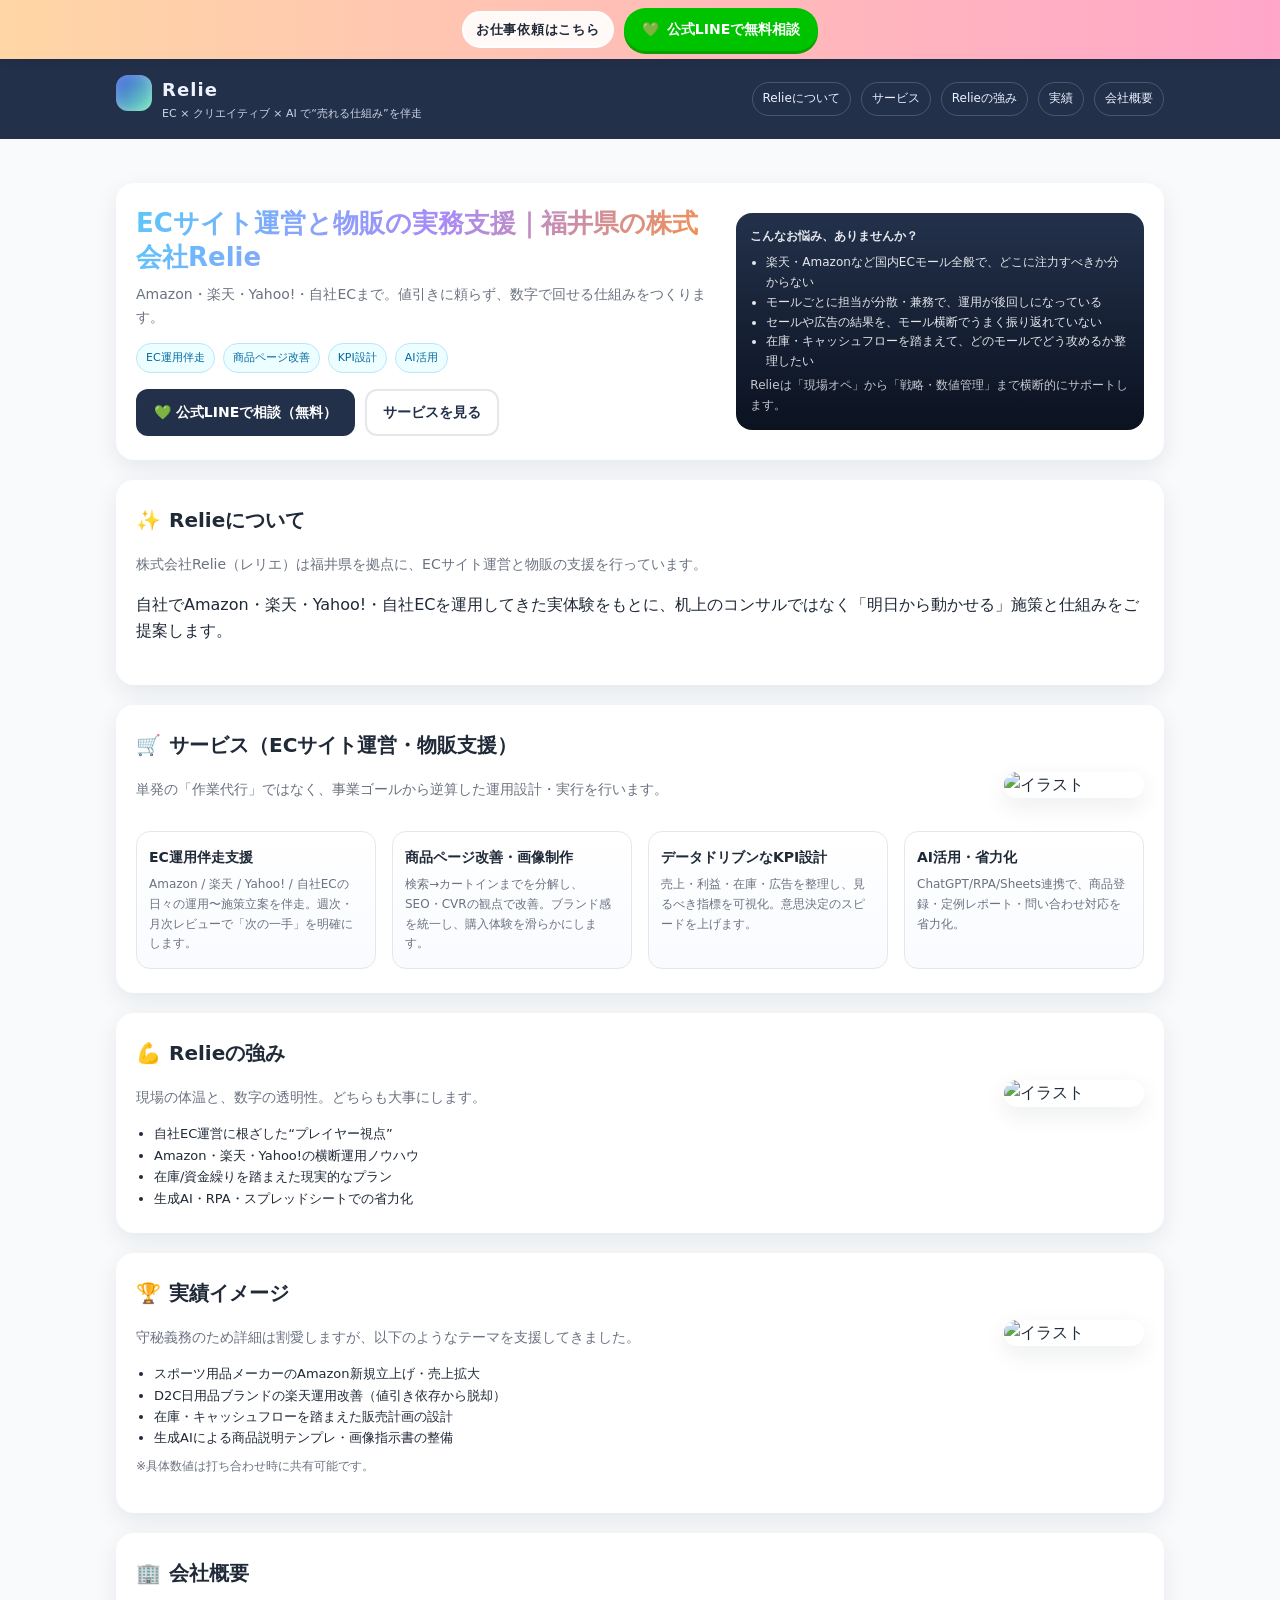
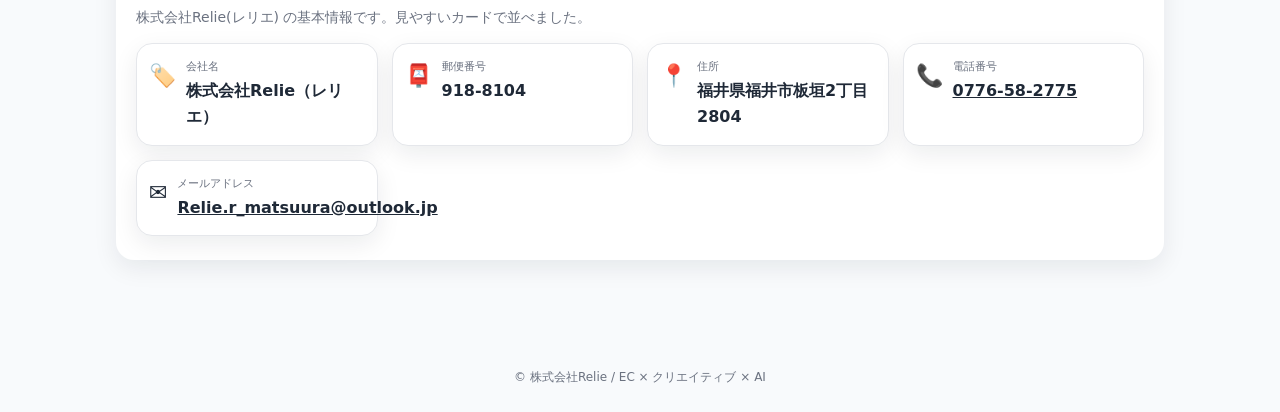
==== index.html @ 30a91459 "Update index.html" ====
<!doctype html>
<html lang="ja">
<head>
  <meta charset="UTF-8">
  <meta name="viewport" content="width=device-width,initial-scale=1">
  <title>株式会社Relie｜福井県のECサイト運営・物販支援（Amazon・楽天・Yahoo!）</title>
  <meta name="description" content="株式会社Relie（レリエ）は福井県を拠点にECサイト運営と物販の実務支援を提供。Amazon・楽天・Yahoo!・自社ECの運用、商品ページ改善、KPI設計、AI活用まで伴走します。">
  <link rel="canonical" href="https://relie20250425.github.io/-Relie-/">
<meta name="google-site-verification" content="385qrn_vScTNfcwd9">
  
  <!-- OGP / Twitter -->
  <meta property="og:type" content="website">
  <meta property="og:title" content="株式会社Relie｜福井県のECサイト運営・物販支援">
  <meta property="og:description" content="ECサイト運営と物販の実務に強いRelie。Amazon・楽天・Yahoo!・自社ECの運用からAI活用まで。">
  <meta property="og:url" content="https://relie20250425.github.io/-Relie-/">
  <!-- OGP imageを後で追加: <meta property="og:image" content="https://YOUR-DOMAIN/ogp.png"> -->
  <meta name="twitter:card" content="summary_large_image">

  <!-- Organization JSON-LD -->
  <script type="application/ld+json">
  {
    "@context": "https://schema.org",
    "@type": "Organization",
    "name": "株式会社Relie",
    "alternateName": "レリエ",
    "url": "https://relie20250425.github.io/-Relie-/",
    "logo": "https://relie20250425.github.io/-Relie-/logo.png",
    "email": "Relie.r_matsuura@outlook.jp",
    "telephone": "+81-776-58-2775",
    "address": {
      "@type": "PostalAddress",
      "postalCode": "918-8104",
      "addressRegion": "福井県",
      "addressLocality": "福井市",
      "streetAddress": "板垣2丁目2804"
    },
    "sameAs": ["https://lin.ee/bfh34aP"],
    "areaServed": "Japan",
    "description": "福井県を拠点にECサイト運営と物販の実務支援。Amazon・楽天・Yahoo!・自社ECの運用、商品ページ改善、KPI設計、AI活用まで伴走。"
  }
  </script>

  <!-- FAQ JSON-LD -->
  <script type="application/ld+json">
  {
   "@context": "https://schema.org",
   "@type": "FAQPage",
   "mainEntity": [{
     "@type": "Question",
     "name": "ECサイト運営の支援は何ができますか？",
     "acceptedAnswer": { "@type": "Answer",
       "text": "株式会社Relieは、ECサイト運営（Amazon・楽天・Yahoo!・自社EC）の実務代行と運用設計、商品ページ改善、KPI設計、AI活用による省力化まで伴走します。"
     }
   },{
     "@type": "Question",
     "name": "福井県からの相談や全国対応は可能ですか？",
     "acceptedAnswer": { "@type": "Answer",
       "text": "拠点は福井県福井市ですが、オンラインで全国対応が可能です。物販の運用やEC改善のご相談は公式LINEからお寄せください。"
     }
   },{
     "@type": "Question",
     "name": "物販の実務支援ではどの領域をサポートしますか？",
     "acceptedAnswer": { "@type": "Answer",
       "text": "在庫・価格・広告・ページ改善・レビュー対策など、物販の実務に直結する領域を横断的にサポートします。"
     }
   }]
  }
  </script>

  <style>
    :root{ --brand:#22304a; --brand-2:#3b5bdb; --accent:#6ee7b7; --accent-2:#ffd6a5; --bg:#f8fafc; --card:#fff; --ink:#1f2937; --muted:#6b7280; --line:#e5e7eb; --shadow:0 8px 24px rgba(17,23,41,.08); --radius:18px; }
    *{box-sizing:border-box}
    body{ margin:0; background:var(--bg); color:var(--ink); line-height:1.65; font-family: system-ui, -apple-system, BlinkMacSystemFont, "ヒラギノ角ゴ ProN", "游ゴシック", sans-serif; }
    a{color:inherit}
    .container{max-width:1080px; margin:0 auto; padding:24px 16px 64px}

    .line-banner{ position:sticky; top:0; z-index:50; background:linear-gradient(90deg,var(--accent-2),#ffa6c9); padding:8px 12px; box-shadow:0 2px 10px rgba(0,0,0,.12); }
    .line-banner__in{ display:flex; gap:10px; align-items:center; justify-content:center; max-width:1080px; margin:0 auto; }
    .chip{ background:rgba(255,255,255,.9); border:2px solid #fff; border-radius:999px; padding:6px 12px; font-weight:700; letter-spacing:.06em; font-size:13px; }
    .btn-line{ display:flex; gap:8px; align-items:center; justify-content:center; background:#00c300; color:#fff; border-radius:999px; padding:10px 18px; font-weight:800; box-shadow:0 3px 0 #0a9e00; text-decoration:none; font-size:14px; transition:transform .1s, box-shadow .1s, opacity .15s; }
    .btn-line:hover{ transform:translateY(1px); box-shadow:0 1px 0 #0a9e00; opacity:.95 }

    .site-header{ background:var(--brand); color:#eef2ff; }
    .site-header__in{ display:flex; align-items:center; justify-content:space-between; gap:16px; padding:16px 16px; }
    .logo{ display:flex; align-items:flex-start; gap:10px; }
    .logo-badge{ width:36px; height:36px; border-radius:12px; background:linear-gradient(135deg,var(--brand-2),var(--accent)); box-shadow:inset 0 0 12px rgba(255,255,255,.3); }
    .logo-title{ font-weight:800; letter-spacing:.06em; font-size:18px }
    .tagline{ font-size:11px; opacity:.85 }
    .nav{ display:flex; gap:10px; flex-wrap:wrap }
    .nav a{ text-decoration:none; color:#eef2ff; font-size:12px; border:1px solid rgba(255,255,255,.18); padding:6px 10px; border-radius:999px; }
    .nav a:hover{ background:rgba(255,255,255,.10) }

    section{ background:var(--card); border-radius:var(--radius); padding:24px 20px; margin:20px 0; box-shadow:var(--shadow); }
    h2{ margin:0 0 10px; font-size:20px; display:inline-flex; align-items:center; gap:8px; }
    h2 .icon{ font-size:20px }
    .lead{ color:var(--muted); margin:6px 0 14px; font-size:14px }

    .hero{ display:grid; grid-template-columns:minmax(0,2fr) minmax(0,1.4fr); gap:18px; align-items:center }
    .title{ font-size:26px; margin:0 0 8px; line-height:1.3; background:linear-gradient(120deg,#5ac8fa,#a78bfa,#fb923c); -webkit-background-clip:text; color:transparent; font-weight:900; }
    .badges{ display:flex; flex-wrap:wrap; gap:8px; margin:12px 0 16px }
    .badge{ font-size:11px; padding:5px 9px; border-radius:999px; background:#ecfeff; color:#0369a1; border:1px solid #bae6fd }
    .cta{ display:flex; gap:10px; flex-wrap:wrap }
    .btn{ text-decoration:none; padding:10px 16px; border-radius:12px; font-weight:700; font-size:14px; border:2px solid transparent; }
    .btn-primary{ background:#22304a; color:#fff }
    .btn-primary:hover{ opacity:.92 }
    .btn-ghost{ background:#fff; color:#22304a; border-color:#e5e7eb }

    .note{ border-radius:16px; padding:14px; background:linear-gradient(180deg,#23314b,#0b1220); color:#e5e7eb; font-size:12px; }
    .note-title{ font-weight:700; margin-bottom:6px }

    .with-illust{ display:flex; gap:16px; align-items:flex-start }
    .with-illust .text{ flex:1 }
    .with-illust .illust img{ width:140px; max-width:35vw; border-radius:16px; display:block; margin:0 auto; box-shadow:var(--shadow); }

    .grid{ display:grid; grid-template-columns:repeat(auto-fit,minmax(230px,1fr)); gap:16px; margin-top:16px }
    .card{ background:linear-gradient(180deg,#ffffff,#f9fbff); border:1px solid #e5e7eb; border-radius:14px; padding:14px 12px }
    .card h3{ margin:0 0 6px; font-size:14px }
    .card p{ margin:0; font-size:12px; color:#6b7280 }

    .kv-cards{ display:grid; grid-template-columns:repeat(auto-fit,minmax(240px,1fr)); gap:14px; margin-top:10px; }
    .kv{ background:#fff; border:1px solid #e5e7eb; border-radius:16px; padding:14px 12px; box-shadow:var(--shadow); display:flex; gap:10px }
    .kv .emoji{ font-size:22px }
    .kv .meta{ font-size:11px; color:#6b7280; margin:0 }
    .kv .value{ margin:2px 0 0; font-weight:700 }

    footer{ text-align:center; color:#6b7280; font-size:12px; padding:24px 10px }
    @media (max-width:860px){ .hero{ grid-template-columns:minmax(0,1fr) } .with-illust{ flex-direction:column-reverse } }
  </style>
</head>
<body>

  <div class="line-banner">
    <div class="line-banner__in">
      <div class="chip">お仕事依頼はこちら</div>
      <a class="btn-line" href="https://lin.ee/bfh34aP" target="_blank" aria-label="公式LINEで無料相談">
        <span>💚</span><span>公式LINEで無料相談</span>
      </a>
    </div>
  </div>

  <header class="site-header">
    <div class="container site-header__in">
      <div class="logo">
        <div class="logo-badge" aria-hidden="true"></div>
        <div>
          <div class="logo-title">Relie</div>
          <div class="tagline">EC × クリエイティブ × AI で“売れる仕組み”を伴走</div>
        </div>
      </div>
      <nav class="nav" aria-label="サイトナビ">
        <a href="#about">Relieについて</a>
        <a href="#services">サービス</a>
        <a href="#strength">Relieの強み</a>
        <a href="#works">実績</a>
        <a href="#company">会社概要</a>
      </nav>
    </div>
  </header>

  <main class="container">
    <!-- H1 をSEO寄りに変更 -->
    <section>
      <div class="hero">
        <div>
          <h1 class="title">ECサイト運営と物販の実務支援｜福井県の株式会社Relie</h1>
          <p class="lead">Amazon・楽天・Yahoo!・自社ECまで。値引きに頼らず、数字で回せる仕組みをつくります。</p>
          <div class="badges">
            <span class="badge">EC運用伴走</span>
            <span class="badge">商品ページ改善</span>
            <span class="badge">KPI設計</span>
            <span class="badge">AI活用</span>
          </div>
          <div class="cta">
            <a class="btn btn-primary" href="https://lin.ee/bfh34aP" target="_blank">💚 公式LINEで相談（無料）</a>
            <a class="btn btn-ghost" href="#services">サービスを見る</a>
          </div>
        </div>

        <div class="note">
          <div class="note-title">こんなお悩み、ありませんか？</div>
          <ul style="margin:0 0 4px 16px; padding:0; font-size:12px">
            <li>楽天・Amazonなど国内ECモール全般で、どこに注力すべきか分からない</li>
            <li>モールごとに担当が分散・兼務で、運用が後回しになっている</li>
            <li>セールや広告の結果を、モール横断でうまく振り返れていない</li>
            <li>在庫・キャッシュフローを踏まえて、どのモールでどう攻めるか整理したい</li>
          </ul>
          <div style="opacity:.85">Relieは「現場オペ」から「戦略・数値管理」まで横断的にサポートします。</div>
        </div>
      </div>
    </section>

    <section id="about">
      <h2><span class="icon">✨</span>Relieについて</h2>
      <div class="with-illust">
        <div class="text">
          <p class="lead">株式会社Relie（レリエ）は福井県を拠点に、ECサイト運営と物販の支援を行っています。</p>
          <p>自社でAmazon・楽天・Yahoo!・自社ECを運用してきた実体験をもとに、机上のコンサルではなく「明日から動かせる」施策と仕組みをご提案します。</p>
        </div>
        <div class="illust" aria-hidden="true" style="display:none"></div>
      </div>
    </section>

    <section id="services">
      <h2><span class="icon">🛒</span>サービス（ECサイト運営・物販支援）</h2>
      <div class="with-illust">
        <div class="text">
          <p class="lead">単発の「作業代行」ではなく、事業ゴールから逆算した運用設計・実行を行います。</p>
        </div>
        <div class="illust">
          <img src="images/services_illust.png" alt="イラスト">
        </div>
      </div>
      <div class="grid">
        <div class="card"><h3>EC運用伴走支援</h3><p>Amazon / 楽天 / Yahoo! / 自社ECの日々の運用〜施策立案を伴走。週次・月次レビューで「次の一手」を明確にします。</p></div>
        <div class="card"><h3>商品ページ改善・画像制作</h3><p>検索→カートインまでを分解し、SEO・CVRの観点で改善。ブランド感を統一し、購入体験を滑らかにします。</p></div>
        <div class="card"><h3>データドリブンなKPI設計</h3><p>売上・利益・在庫・広告を整理し、見るべき指標を可視化。意思決定のスピードを上げます。</p></div>
        <div class="card"><h3>AI活用・省力化</h3><p>ChatGPT/RPA/Sheets連携で、商品登録・定例レポート・問い合わせ対応を省力化。</p></div>
      </div>
    </section>

    <section id="strength">
      <h2><span class="icon">💪</span>Relieの強み</h2>
      <div class="with-illust">
        <div class="text">
          <p class="lead">現場の体温と、数字の透明性。どちらも大事にします。</p>
          <ul style="margin:0 0 0 18px; padding:0; font-size:13px">
            <li>自社EC運営に根ざした“プレイヤー視点”</li>
            <li>Amazon・楽天・Yahoo!の横断運用ノウハウ</li>
            <li>在庫/資金繰りを踏まえた現実的なプラン</li>
            <li>生成AI・RPA・スプレッドシートでの省力化</li>
          </ul>
        </div>
        <div class="illust">
          <img src="images/strength_illust.png" alt="イラスト">
        </div>
      </div>
    </section>

    <section id="works">
      <h2><span class="icon">🏆</span>実績イメージ</h2>
      <div class="with-illust">
        <div class="text">
          <p class="lead">守秘義務のため詳細は割愛しますが、以下のようなテーマを支援してきました。</p>
          <ul style="margin:0 0 0 18px; padding:0; font-size:13px">
            <li>スポーツ用品メーカーのAmazon新規立上げ・売上拡大</li>
            <li>D2C日用品ブランドの楽天運用改善（値引き依存から脱却）</li>
            <li>在庫・キャッシュフローを踏まえた販売計画の設計</li>
            <li>生成AIによる商品説明テンプレ・画像指示書の整備</li>
          </ul>
          <p style="font-size:12px; color:#6b7280; margin-top:8px">※具体数値は打ち合わせ時に共有可能です。</p>
        </div>
        <div class="illust">
          <img src="images/works_illust.png" alt="イラスト">
        </div>
      </div>
    </section>

    <section id="company">
      <h2><span class="icon">🏢</span>会社概要</h2>
      <p class="lead">株式会社Relie(レリエ) の基本情報です。見やすいカードで並べました。</p>
      <div class="kv-cards">
        <div class="kv"><div class="emoji">🏷️</div><div><p class="meta">会社名</p><div class="value">株式会社Relie（レリエ）</div></div></div>
        <div class="kv"><div class="emoji">📮</div><div><p class="meta">郵便番号</p><div class="value">918-8104</div></div></div>
        <div class="kv"><div class="emoji">📍</div><div><p class="meta">住所</p><div class="value">福井県福井市板垣2丁目2804</div></div></div>
        <div class="kv"><div class="emoji">📞</div><div><p class="meta">電話番号</p><div class="value"><a href="tel:0776-58-2775">0776-58-2775</a></div></div></div>
        <div class="kv"><div class="emoji">✉️</div><div><p class="meta">メールアドレス</p><div class="value"><a href="mailto:Relie.r_matsuura@outlook.jp">Relie.r_matsuura@outlook.jp</a></div></div></div>
      </div>
    </section>
  </main>

  <footer>© 株式会社Relie / EC × クリエイティブ × AI</footer>
</body>
</html>
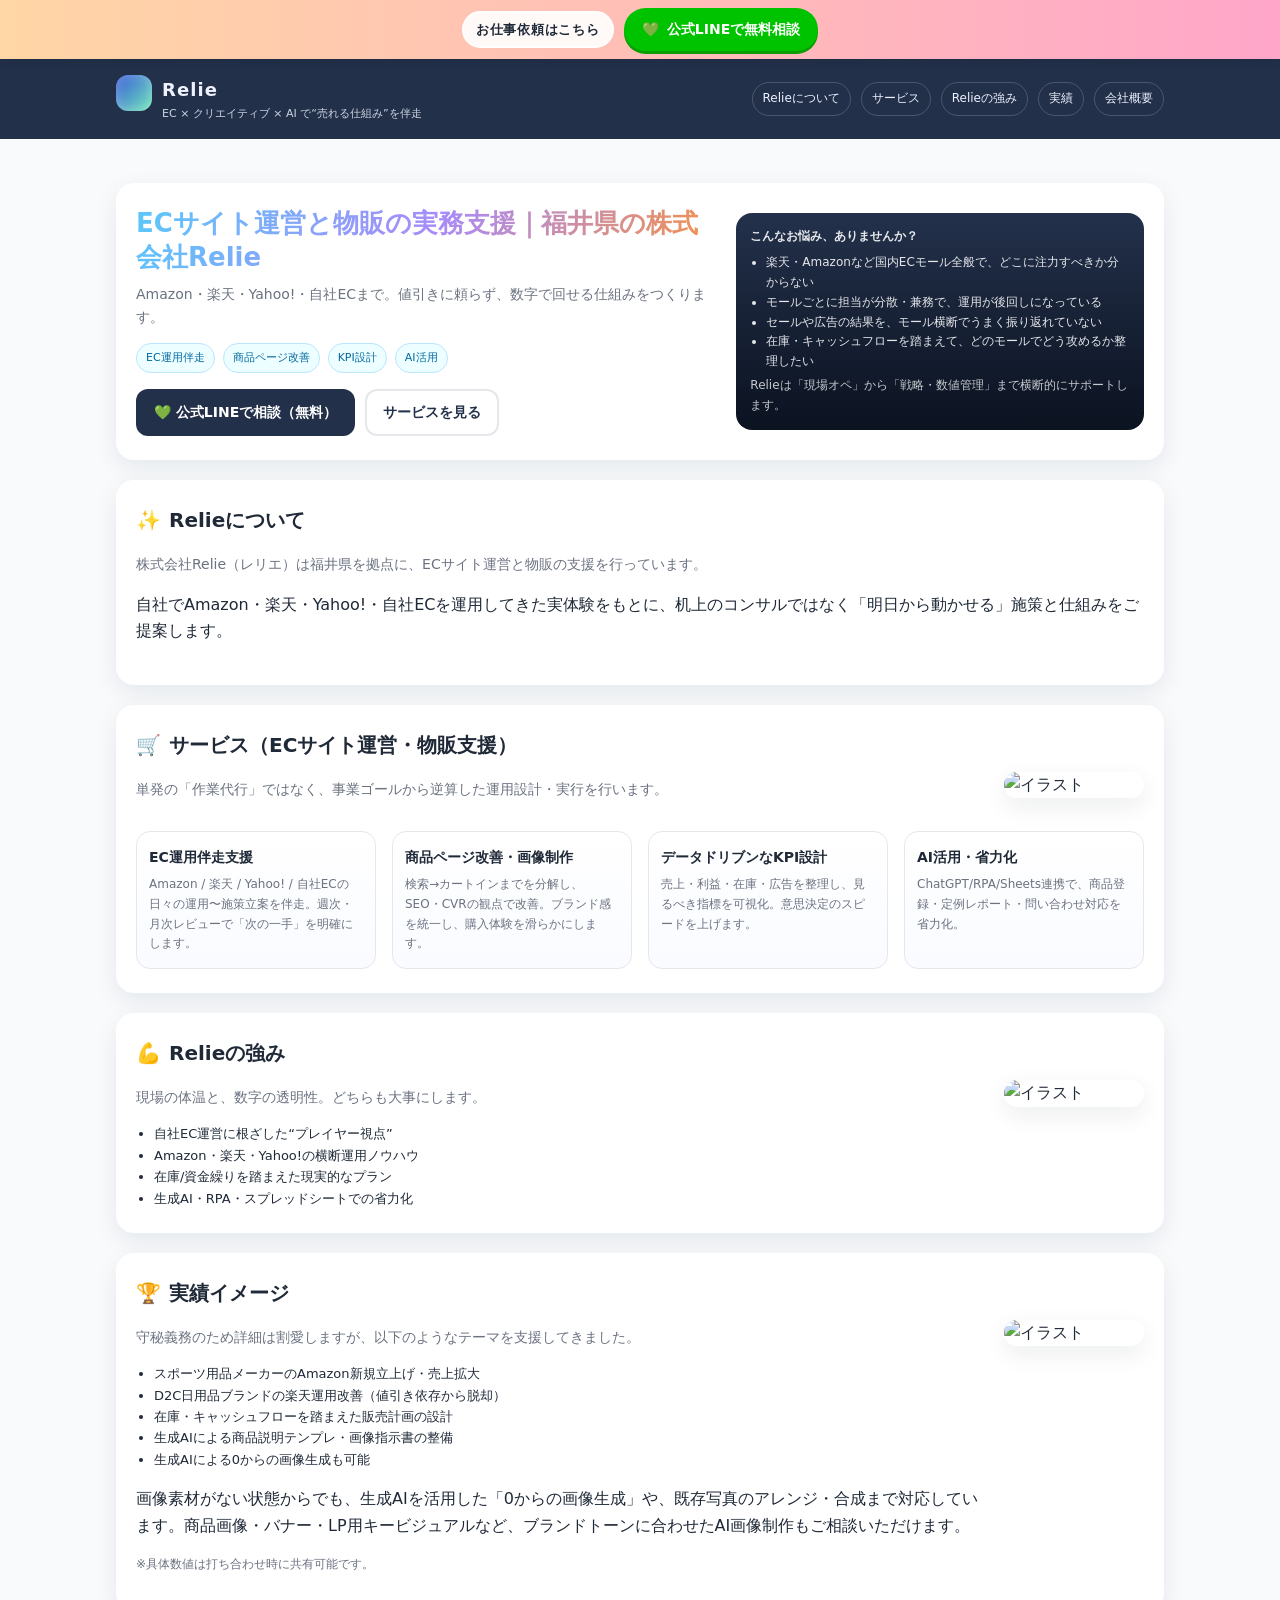
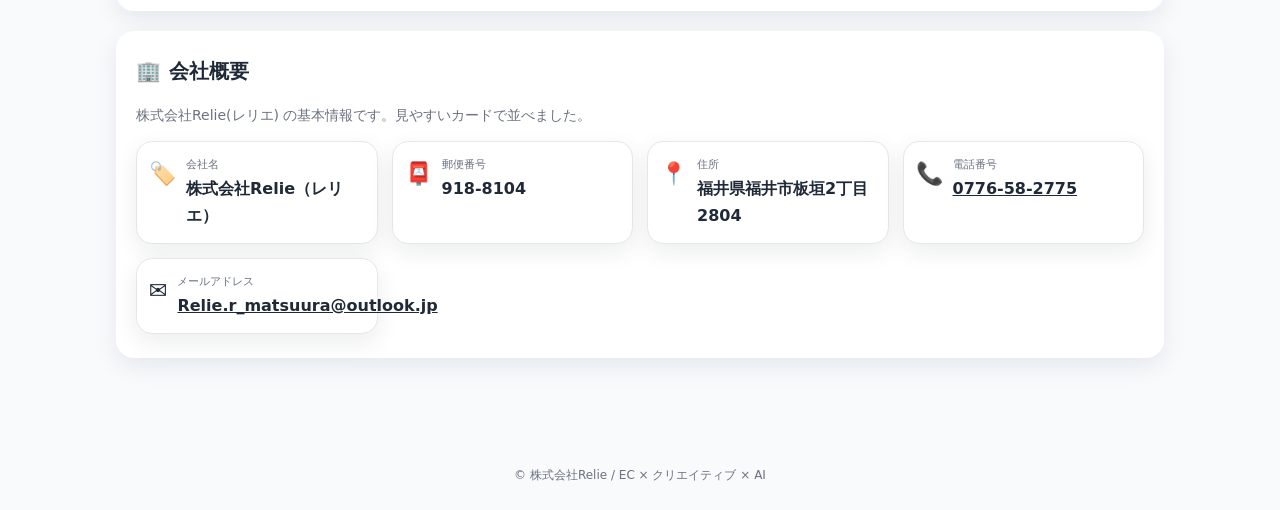
==== commit e44ca085: "Update index.html" ====
--- a/index.html
+++ b/index.html
@@ -6,7 +6,7 @@
   <title>株式会社Relie｜福井県のECサイト運営・物販支援（Amazon・楽天・Yahoo!）</title>
   <meta name="description" content="株式会社Relie（レリエ）は福井県を拠点にECサイト運営と物販の実務支援を提供。Amazon・楽天・Yahoo!・自社ECの運用、商品ページ改善、KPI設計、AI活用まで伴走します。">
   <link rel="canonical" href="https://relie20250425.github.io/-Relie-/">
-<meta name="google-site-verification" content="385qrn_vScTNfcwd9">
+<meta name="google-site-verification" content="385qrn_vScTNfcwd9Vm9ZfI2tQE6gQtMFJ681Z-XNFc" />
   
   <!-- OGP / Twitter -->
   <meta property="og:type" content="website">
@@ -246,7 +246,11 @@
             <li>D2C日用品ブランドの楽天運用改善（値引き依存から脱却）</li>
             <li>在庫・キャッシュフローを踏まえた販売計画の設計</li>
             <li>生成AIによる商品説明テンプレ・画像指示書の整備</li>
+            <li>生成AIによる0からの画像生成も可能</li>
           </ul>
+          <p>
+  画像素材がない状態からでも、生成AIを活用した「0からの画像生成」や、既存写真のアレンジ・合成まで対応しています。商品画像・バナー・LP用キービジュアルなど、ブランドトーンに合わせたAI画像制作もご相談いただけます。
+</p>
           <p style="font-size:12px; color:#6b7280; margin-top:8px">※具体数値は打ち合わせ時に共有可能です。</p>
         </div>
         <div class="illust">
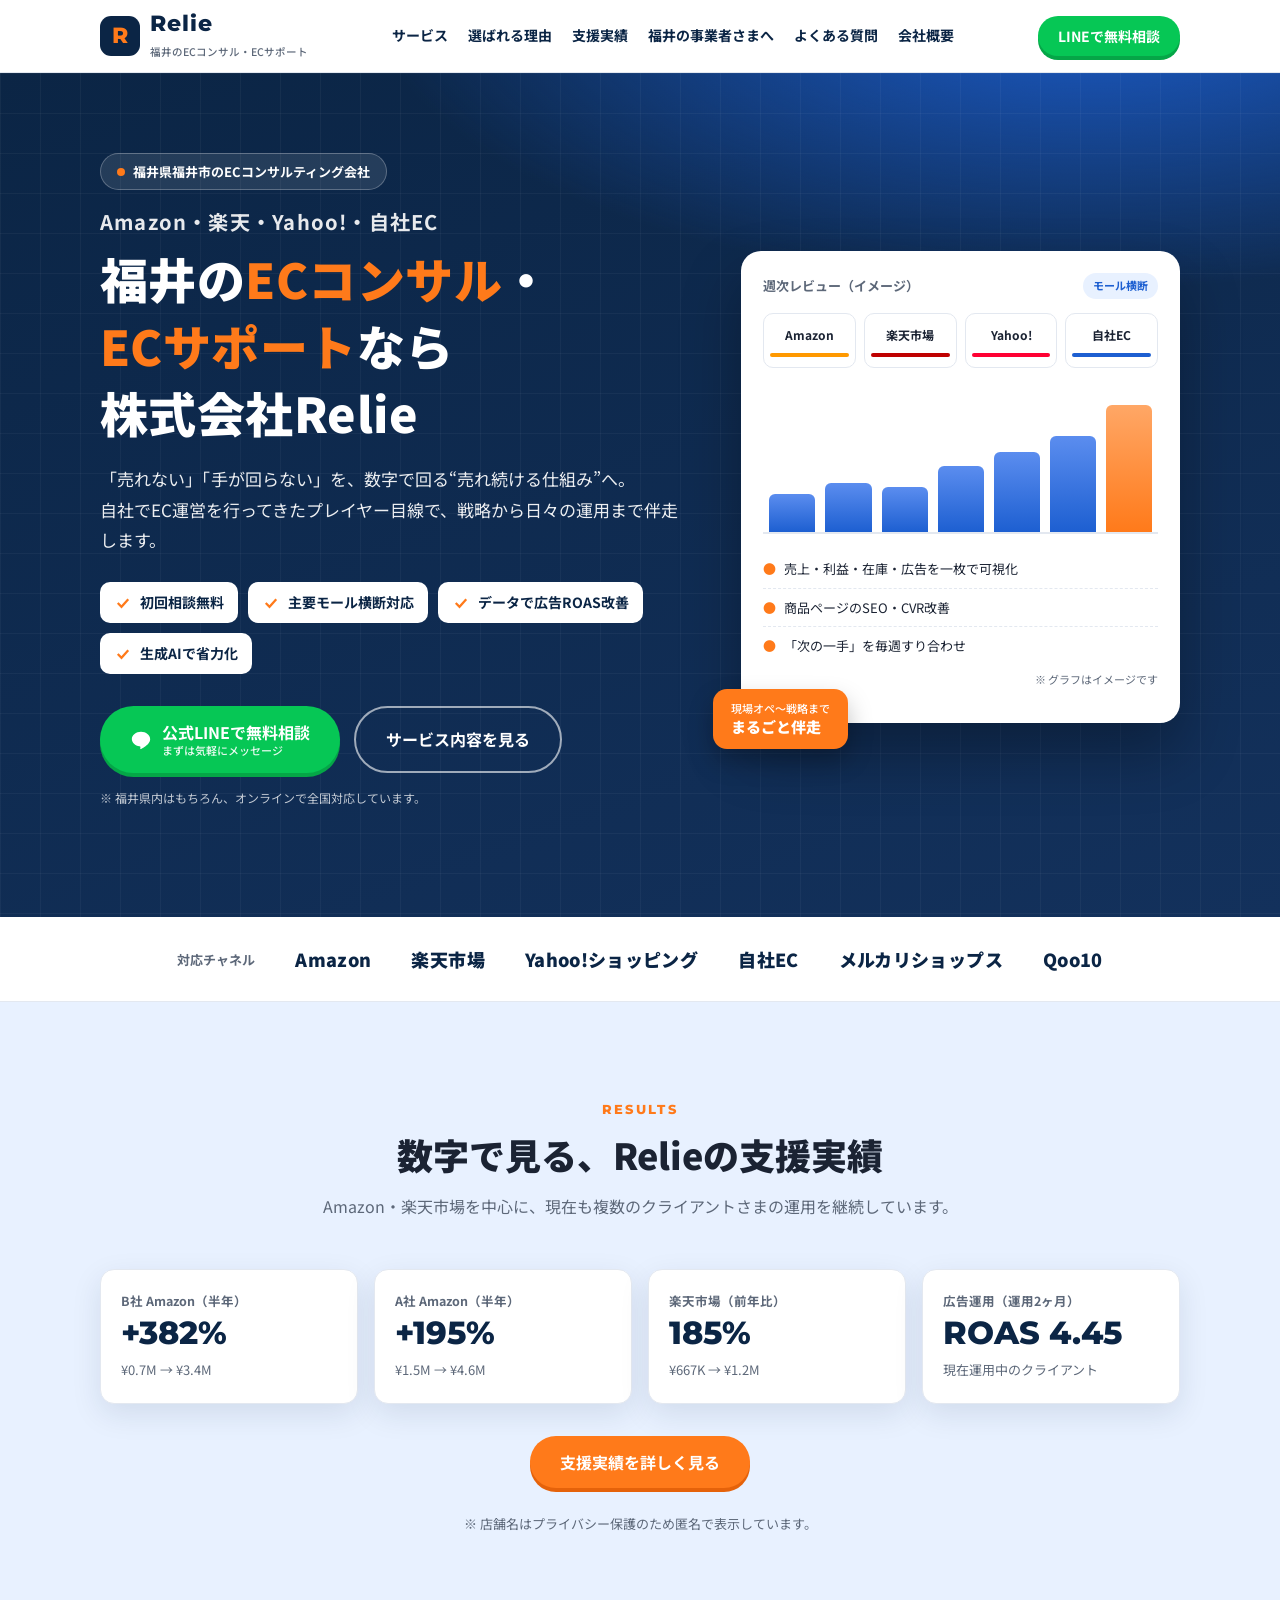
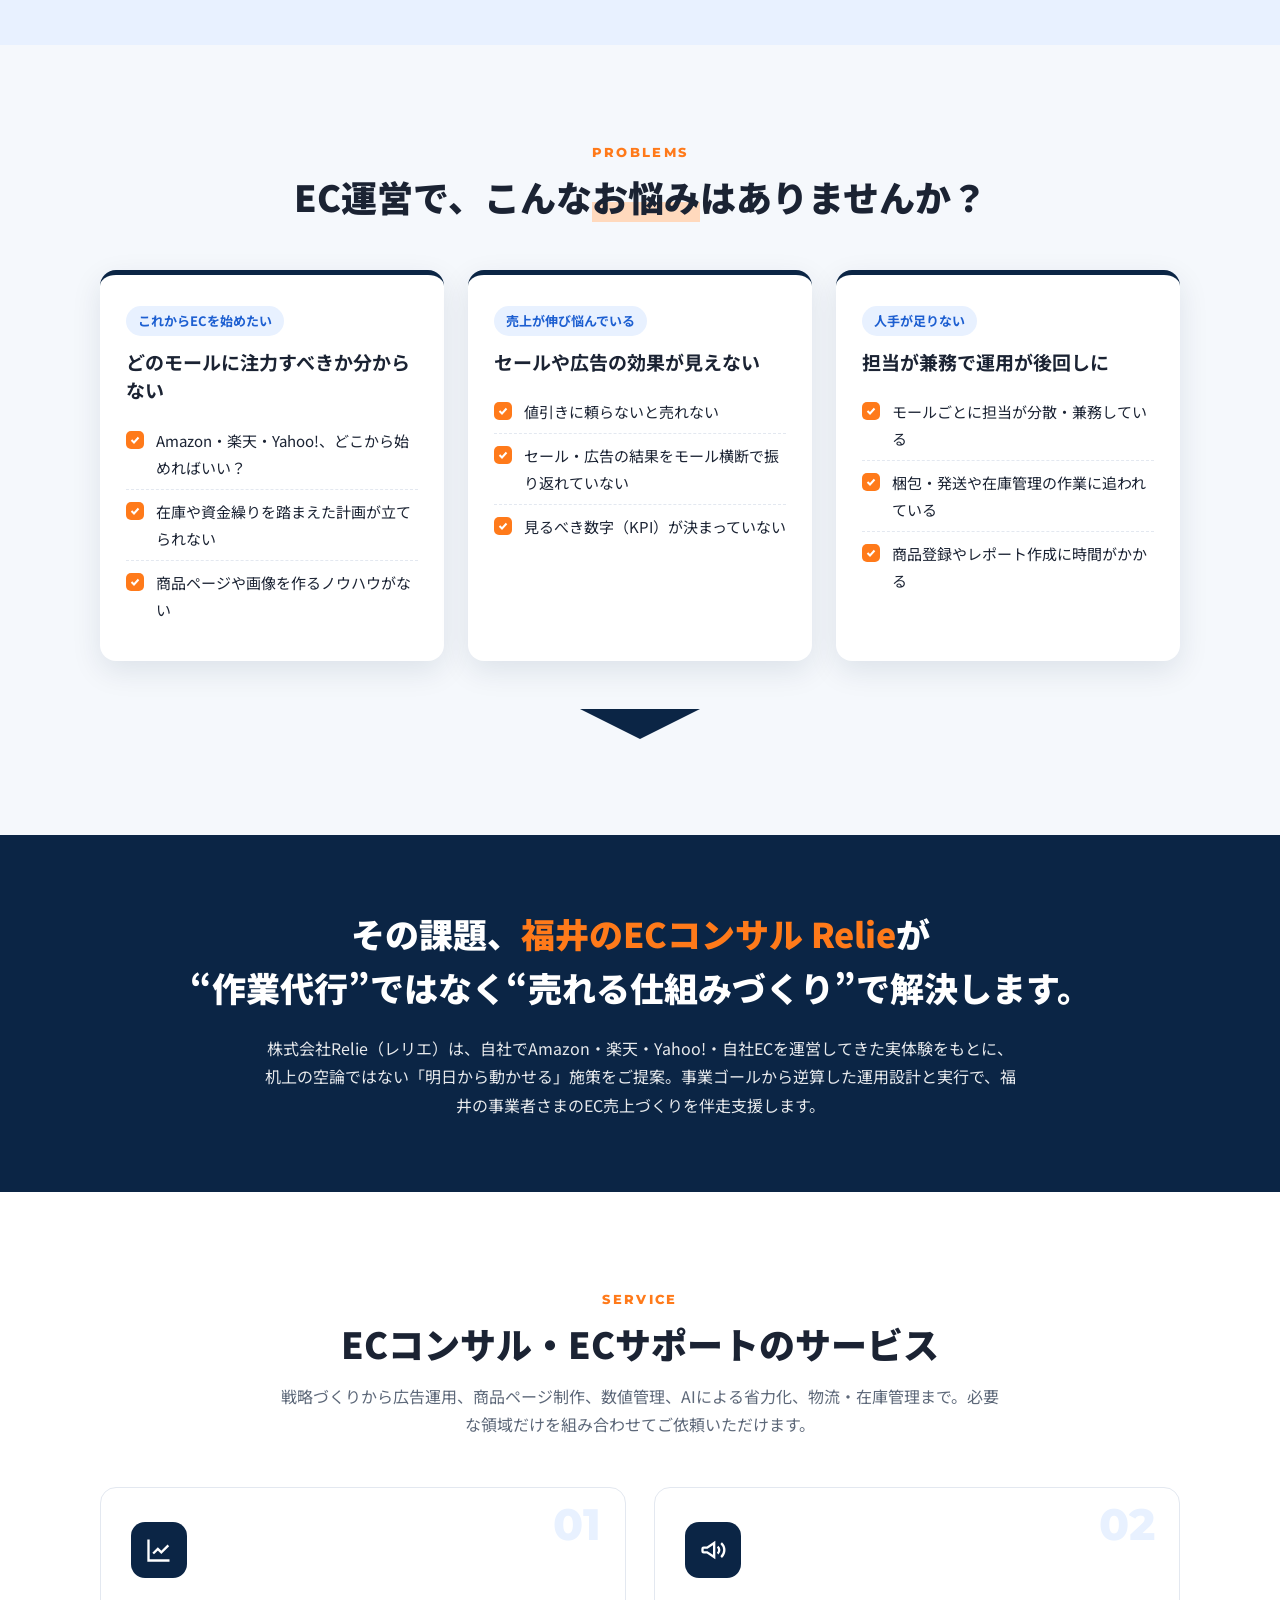
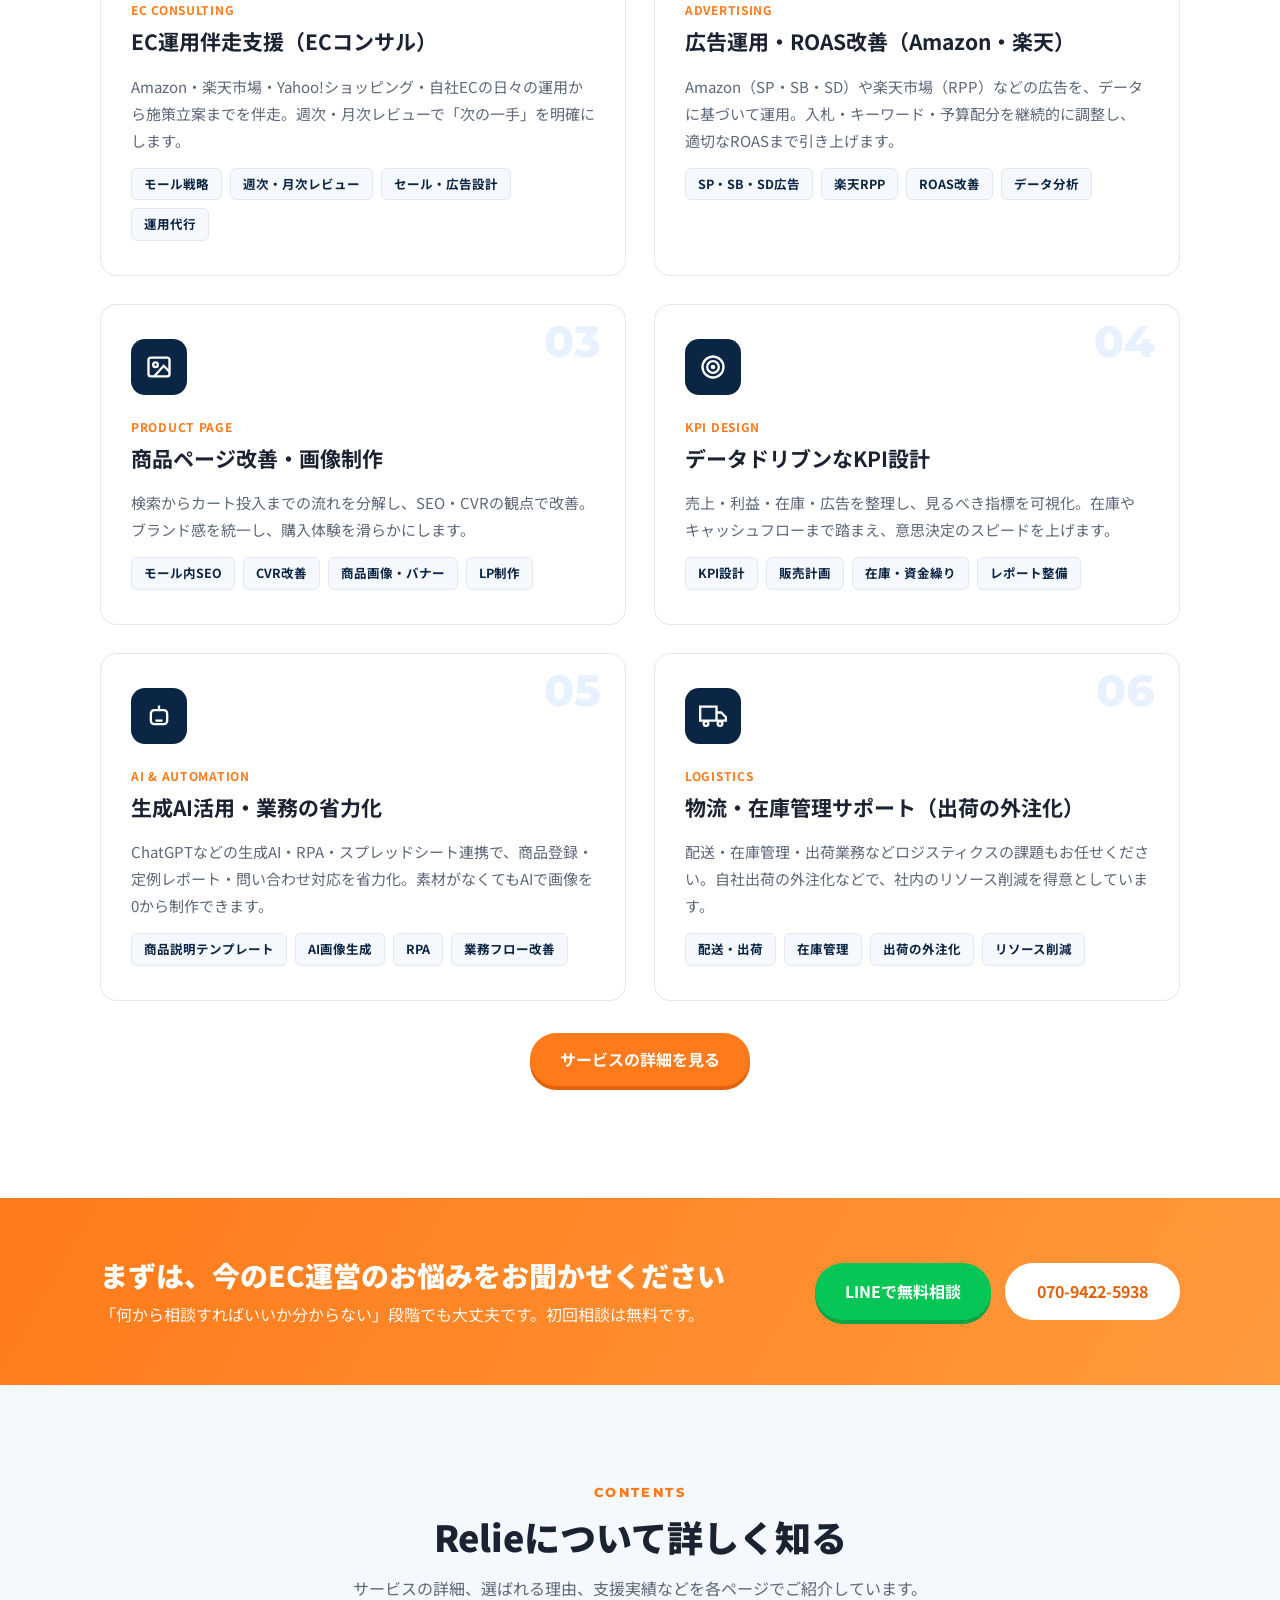
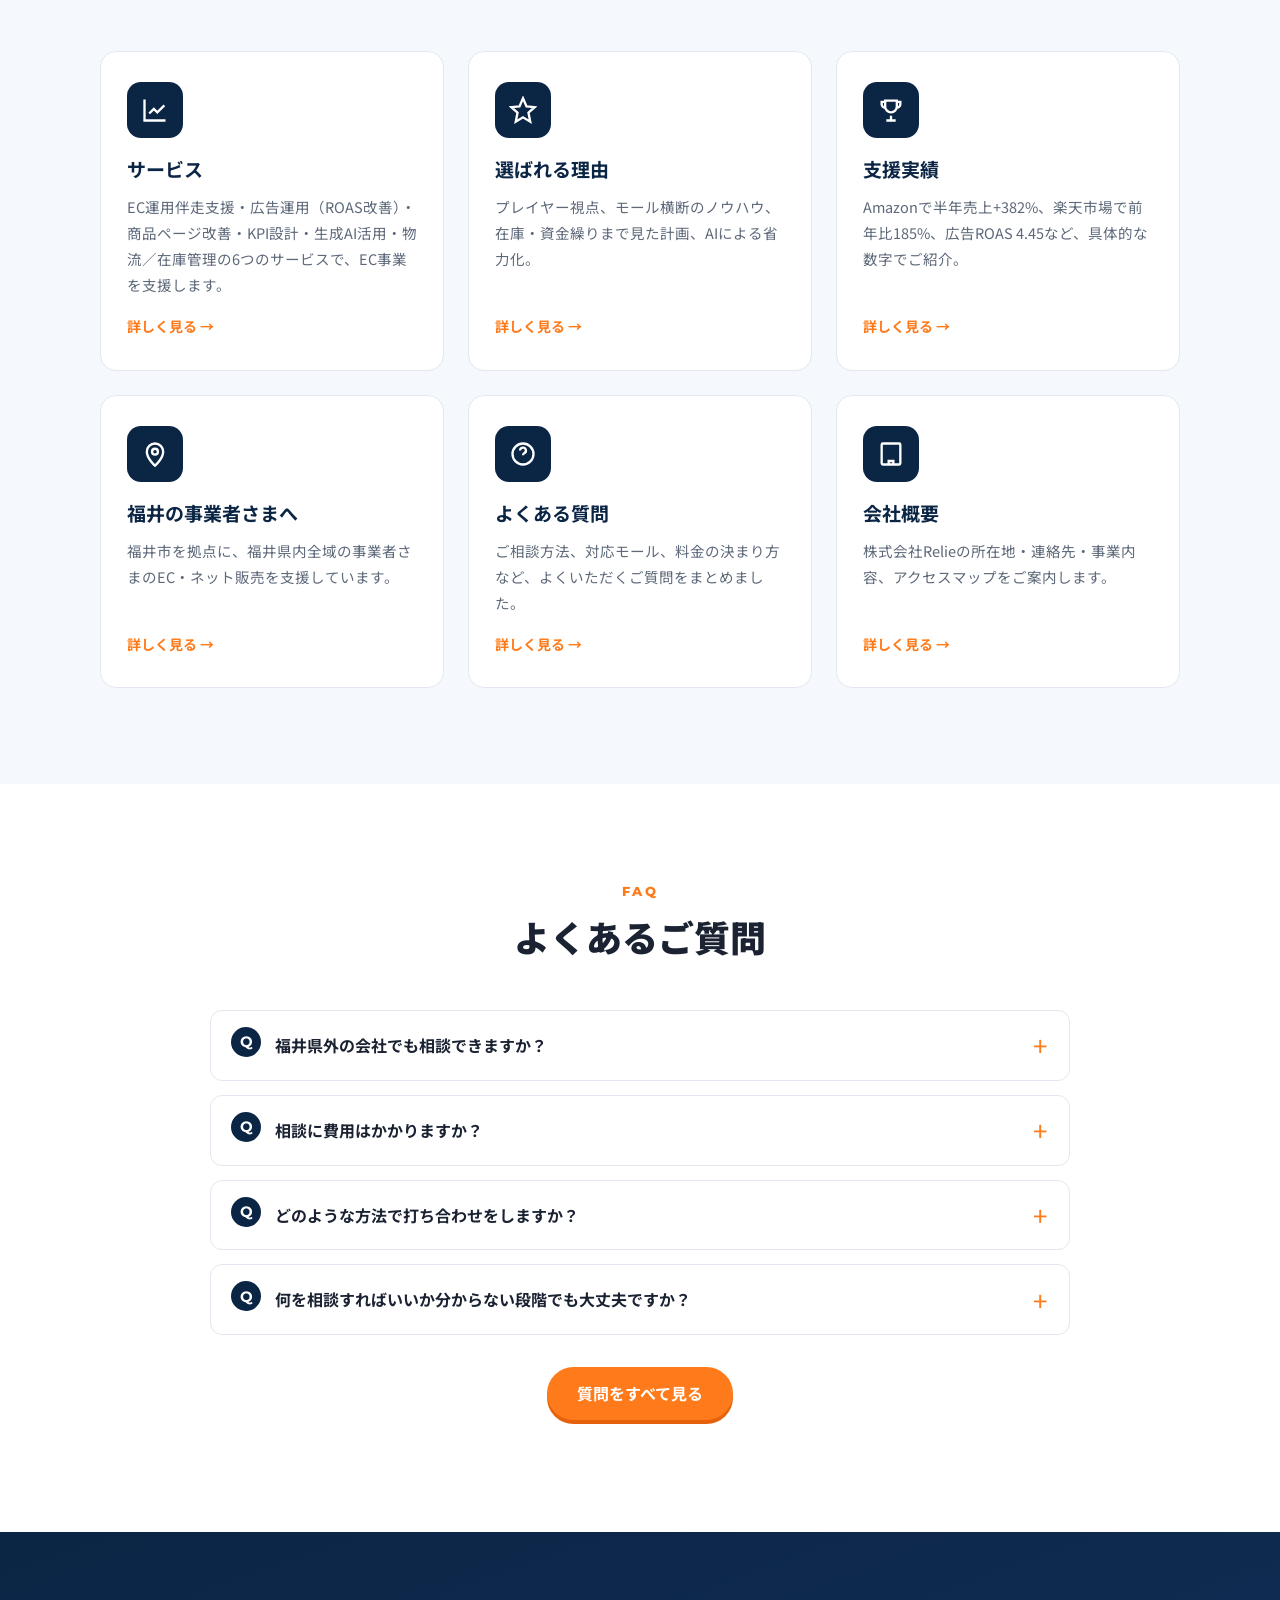
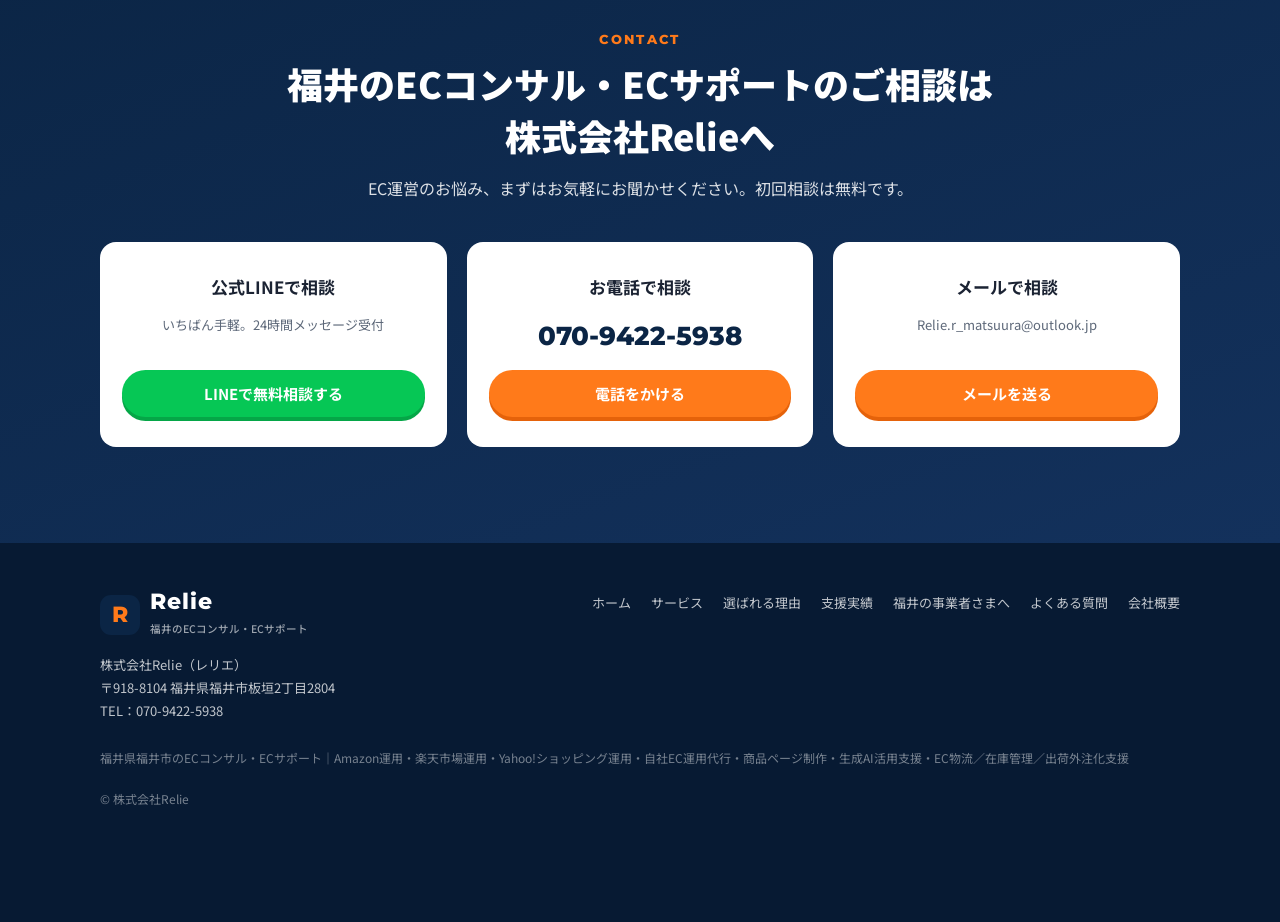
==== commit 4b678ef4: "Add files via upload" ====
--- a/index.html
+++ b/index.html
@@ -3,275 +3,370 @@
 <head>
   <meta charset="UTF-8">
   <meta name="viewport" content="width=device-width,initial-scale=1">
-  <title>株式会社Relie｜福井県のECサイト運営・物販支援（Amazon・楽天・Yahoo!）</title>
-  <meta name="description" content="株式会社Relie（レリエ）は福井県を拠点にECサイト運営と物販の実務支援を提供。Amazon・楽天・Yahoo!・自社ECの運用、商品ページ改善、KPI設計、AI活用まで伴走します。">
-  <link rel="canonical" href="https://relie20250425.github.io/-Relie-/">
-<meta name="google-site-verification" content="385qrn_vScTNfcwd9Vm9ZfI2tQE6gQtMFJ681Z-XNFc" />
-  
-  <!-- OGP / Twitter -->
+  <title>福井のECコンサル・ECサポート｜Amazon・楽天・Yahoo!運用支援｜株式会社Relie（福井県福井市）</title>
+  <meta name="description" content="福井県福井市のECコンサル・ECサポート会社、株式会社Relie（レリエ）。Amazon・楽天市場・Yahoo!ショッピング・自社ECの運用代行、売上改善、商品ページ・画像制作、広告運用（ROAS改善）、KPI設計、AI活用、物流・在庫管理・出荷の外注化まで、福井の事業者さまのEC事業を伴走支援します。初回相談無料。">
+  <link rel="canonical" href="https://relie20250425.github.io/-Relie-hp/">
+  <meta name="google-site-verification" content="385qrn_vScTNfcwd9Vm9ZfI2tQE6gQtMFJ681Z-XNFc" />
+  <meta name="theme-color" content="#0b2545">
+  <meta name="geo.region" content="JP-18">
+  <meta name="geo.placename" content="福井県福井市">
   <meta property="og:type" content="website">
-  <meta property="og:title" content="株式会社Relie｜福井県のECサイト運営・物販支援">
-  <meta property="og:description" content="ECサイト運営と物販の実務に強いRelie。Amazon・楽天・Yahoo!・自社ECの運用からAI活用まで。">
-  <meta property="og:url" content="https://relie20250425.github.io/-Relie-/">
-  <!-- OGP imageを後で追加: <meta property="og:image" content="https://YOUR-DOMAIN/ogp.png"> -->
+  <meta property="og:locale" content="ja_JP">
+  <meta property="og:site_name" content="株式会社Relie">
+  <meta property="og:title" content="福井のECコンサル・ECサポート｜Amazon・楽天・Yahoo!運用支援｜株式会社Relie（福井県福井市）">
+  <meta property="og:description" content="福井県福井市のECコンサル・ECサポート会社、株式会社Relie（レリエ）。Amazon・楽天市場・Yahoo!ショッピング・自社ECの運用代行、売上改善、商品ページ・画像制作、広告運用（ROAS改善）、KPI設計、AI活用、物流・在庫管理・出荷の外注化まで、福井の事業者さまのEC事業を伴走支援します。初回相談無料。">
+  <meta property="og:url" content="https://relie20250425.github.io/-Relie-hp/">
+  <meta property="og:image" content="https://relie20250425.github.io/-Relie-hp/ogp.png">
   <meta name="twitter:card" content="summary_large_image">
-
-  <!-- Organization JSON-LD -->
+  <link rel="icon" href="data:image/svg+xml,%3Csvg xmlns='http://www.w3.org/2000/svg' viewBox='0 0 64 64'%3E%3Crect width='64' height='64' rx='14' fill='%230b2545'/%3E%3Ctext x='32' y='45' font-family='Arial' font-weight='900' font-size='38' text-anchor='middle' fill='%23ff7a1a'%3ER%3C/text%3E%3C/svg%3E">
+  <link rel="preconnect" href="https://fonts.googleapis.com">
+  <link rel="preconnect" href="https://fonts.gstatic.com" crossorigin>
+  <link href="https://fonts.googleapis.com/css2?family=Montserrat:wght@700;800&family=Noto+Sans+JP:wght@400;500;700;900&display=swap" rel="stylesheet">
+  <link rel="stylesheet" href="style.css">
   <script type="application/ld+json">
-  {
-    "@context": "https://schema.org",
-    "@type": "Organization",
-    "name": "株式会社Relie",
-    "alternateName": "レリエ",
-    "url": "https://relie20250425.github.io/-Relie-/",
-    "logo": "https://relie20250425.github.io/-Relie-/logo.png",
-    "email": "Relie.r_matsuura@outlook.jp",
-    "telephone": "+81-776-58-2775",
-    "address": {
-      "@type": "PostalAddress",
-      "postalCode": "918-8104",
-      "addressRegion": "福井県",
-      "addressLocality": "福井市",
-      "streetAddress": "板垣2丁目2804"
+{
+  "@context": "https://schema.org",
+  "@type": "ProfessionalService",
+  "@id": "https://relie20250425.github.io/-Relie-hp/#organization",
+  "name": "株式会社Relie",
+  "founder": {
+    "@type": "Person",
+    "name": "松浦 亮太",
+    "jobTitle": "代表"
+  },
+  "alternateName": [
+    "レリエ",
+    "Relie"
+  ],
+  "url": "https://relie20250425.github.io/-Relie-hp/",
+  "image": "https://relie20250425.github.io/-Relie-hp/ogp.png",
+  "email": "Relie.r_matsuura@outlook.jp",
+  "telephone": "+81-70-9422-5938",
+  "address": {
+    "@type": "PostalAddress",
+    "postalCode": "918-8104",
+    "addressCountry": "JP",
+    "addressRegion": "福井県",
+    "addressLocality": "福井市",
+    "streetAddress": "板垣2丁目2804"
+  },
+  "areaServed": [
+    {
+      "@type": "AdministrativeArea",
+      "name": "福井県"
     },
-    "sameAs": ["https://lin.ee/bfh34aP"],
-    "areaServed": "Japan",
-    "description": "福井県を拠点にECサイト運営と物販の実務支援。Amazon・楽天・Yahoo!・自社ECの運用、商品ページ改善、KPI設計、AI活用まで伴走。"
-  }
-  </script>
-
-  <!-- FAQ JSON-LD -->
-  <script type="application/ld+json">
-  {
-   "@context": "https://schema.org",
-   "@type": "FAQPage",
-   "mainEntity": [{
-     "@type": "Question",
-     "name": "ECサイト運営の支援は何ができますか？",
-     "acceptedAnswer": { "@type": "Answer",
-       "text": "株式会社Relieは、ECサイト運営（Amazon・楽天・Yahoo!・自社EC）の実務代行と運用設計、商品ページ改善、KPI設計、AI活用による省力化まで伴走します。"
-     }
-   },{
-     "@type": "Question",
-     "name": "福井県からの相談や全国対応は可能ですか？",
-     "acceptedAnswer": { "@type": "Answer",
-       "text": "拠点は福井県福井市ですが、オンラインで全国対応が可能です。物販の運用やEC改善のご相談は公式LINEからお寄せください。"
-     }
-   },{
-     "@type": "Question",
-     "name": "物販の実務支援ではどの領域をサポートしますか？",
-     "acceptedAnswer": { "@type": "Answer",
-       "text": "在庫・価格・広告・ページ改善・レビュー対策など、物販の実務に直結する領域を横断的にサポートします。"
-     }
-   }]
-  }
-  </script>
-
-  <style>
-    :root{ --brand:#22304a; --brand-2:#3b5bdb; --accent:#6ee7b7; --accent-2:#ffd6a5; --bg:#f8fafc; --card:#fff; --ink:#1f2937; --muted:#6b7280; --line:#e5e7eb; --shadow:0 8px 24px rgba(17,23,41,.08); --radius:18px; }
-    *{box-sizing:border-box}
-    body{ margin:0; background:var(--bg); color:var(--ink); line-height:1.65; font-family: system-ui, -apple-system, BlinkMacSystemFont, "ヒラギノ角ゴ ProN", "游ゴシック", sans-serif; }
-    a{color:inherit}
-    .container{max-width:1080px; margin:0 auto; padding:24px 16px 64px}
-
-    .line-banner{ position:sticky; top:0; z-index:50; background:linear-gradient(90deg,var(--accent-2),#ffa6c9); padding:8px 12px; box-shadow:0 2px 10px rgba(0,0,0,.12); }
-    .line-banner__in{ display:flex; gap:10px; align-items:center; justify-content:center; max-width:1080px; margin:0 auto; }
-    .chip{ background:rgba(255,255,255,.9); border:2px solid #fff; border-radius:999px; padding:6px 12px; font-weight:700; letter-spacing:.06em; font-size:13px; }
-    .btn-line{ display:flex; gap:8px; align-items:center; justify-content:center; background:#00c300; color:#fff; border-radius:999px; padding:10px 18px; font-weight:800; box-shadow:0 3px 0 #0a9e00; text-decoration:none; font-size:14px; transition:transform .1s, box-shadow .1s, opacity .15s; }
-    .btn-line:hover{ transform:translateY(1px); box-shadow:0 1px 0 #0a9e00; opacity:.95 }
-
-    .site-header{ background:var(--brand); color:#eef2ff; }
-    .site-header__in{ display:flex; align-items:center; justify-content:space-between; gap:16px; padding:16px 16px; }
-    .logo{ display:flex; align-items:flex-start; gap:10px; }
-    .logo-badge{ width:36px; height:36px; border-radius:12px; background:linear-gradient(135deg,var(--brand-2),var(--accent)); box-shadow:inset 0 0 12px rgba(255,255,255,.3); }
-    .logo-title{ font-weight:800; letter-spacing:.06em; font-size:18px }
-    .tagline{ font-size:11px; opacity:.85 }
-    .nav{ display:flex; gap:10px; flex-wrap:wrap }
-    .nav a{ text-decoration:none; color:#eef2ff; font-size:12px; border:1px solid rgba(255,255,255,.18); padding:6px 10px; border-radius:999px; }
-    .nav a:hover{ background:rgba(255,255,255,.10) }
-
-    section{ background:var(--card); border-radius:var(--radius); padding:24px 20px; margin:20px 0; box-shadow:var(--shadow); }
-    h2{ margin:0 0 10px; font-size:20px; display:inline-flex; align-items:center; gap:8px; }
-    h2 .icon{ font-size:20px }
-    .lead{ color:var(--muted); margin:6px 0 14px; font-size:14px }
-
-    .hero{ display:grid; grid-template-columns:minmax(0,2fr) minmax(0,1.4fr); gap:18px; align-items:center }
-    .title{ font-size:26px; margin:0 0 8px; line-height:1.3; background:linear-gradient(120deg,#5ac8fa,#a78bfa,#fb923c); -webkit-background-clip:text; color:transparent; font-weight:900; }
-    .badges{ display:flex; flex-wrap:wrap; gap:8px; margin:12px 0 16px }
-    .badge{ font-size:11px; padding:5px 9px; border-radius:999px; background:#ecfeff; color:#0369a1; border:1px solid #bae6fd }
-    .cta{ display:flex; gap:10px; flex-wrap:wrap }
-    .btn{ text-decoration:none; padding:10px 16px; border-radius:12px; font-weight:700; font-size:14px; border:2px solid transparent; }
-    .btn-primary{ background:#22304a; color:#fff }
-    .btn-primary:hover{ opacity:.92 }
-    .btn-ghost{ background:#fff; color:#22304a; border-color:#e5e7eb }
-
-    .note{ border-radius:16px; padding:14px; background:linear-gradient(180deg,#23314b,#0b1220); color:#e5e7eb; font-size:12px; }
-    .note-title{ font-weight:700; margin-bottom:6px }
-
-    .with-illust{ display:flex; gap:16px; align-items:flex-start }
-    .with-illust .text{ flex:1 }
-    .with-illust .illust img{ width:140px; max-width:35vw; border-radius:16px; display:block; margin:0 auto; box-shadow:var(--shadow); }
-
-    .grid{ display:grid; grid-template-columns:repeat(auto-fit,minmax(230px,1fr)); gap:16px; margin-top:16px }
-    .card{ background:linear-gradient(180deg,#ffffff,#f9fbff); border:1px solid #e5e7eb; border-radius:14px; padding:14px 12px }
-    .card h3{ margin:0 0 6px; font-size:14px }
-    .card p{ margin:0; font-size:12px; color:#6b7280 }
-
-    .kv-cards{ display:grid; grid-template-columns:repeat(auto-fit,minmax(240px,1fr)); gap:14px; margin-top:10px; }
-    .kv{ background:#fff; border:1px solid #e5e7eb; border-radius:16px; padding:14px 12px; box-shadow:var(--shadow); display:flex; gap:10px }
-    .kv .emoji{ font-size:22px }
-    .kv .meta{ font-size:11px; color:#6b7280; margin:0 }
-    .kv .value{ margin:2px 0 0; font-weight:700 }
-
-    footer{ text-align:center; color:#6b7280; font-size:12px; padding:24px 10px }
-    @media (max-width:860px){ .hero{ grid-template-columns:minmax(0,1fr) } .with-illust{ flex-direction:column-reverse } }
-  </style>
+    {
+      "@type": "Country",
+      "name": "日本"
+    }
+  ],
+  "sameAs": [
+    "https://lin.ee/bfh34aP"
+  ],
+  "description": "福井県福井市のECコンサル・ECサポート会社。Amazon・楽天市場・Yahoo!ショッピング・自社ECの運用支援、商品ページ改善・画像制作、KPI設計、生成AI活用による省力化を伴走支援します。",
+  "knowsAbout": [
+    "ECコンサルティング",
+    "EC運用代行",
+    "広告運用",
+    "ROAS改善",
+    "メルカリショップス",
+    "Qoo10",
+    "Amazon運用",
+    "楽天市場運用",
+    "Yahoo!ショッピング運用",
+    "自社EC",
+    "商品ページ改善",
+    "生成AI活用",
+    "EC物流",
+    "在庫管理",
+    "出荷代行"
+  ]
+}
+</script>
+<script type="application/ld+json">
+{
+  "@context": "https://schema.org",
+  "@type": "FAQPage",
+  "mainEntity": [
+    {
+      "@type": "Question",
+      "name": "福井県外の会社でも相談できますか？",
+      "acceptedAnswer": {
+        "@type": "Answer",
+        "text": "はい。拠点は福井県福井市ですが、オンラインで全国からのご相談に対応しています。"
+      }
+    },
+    {
+      "@type": "Question",
+      "name": "相談に費用はかかりますか？",
+      "acceptedAnswer": {
+        "@type": "Answer",
+        "text": "初回のご相談は無料です。公式LINE・お電話・メールからお気軽にご連絡ください。"
+      }
+    },
+    {
+      "@type": "Question",
+      "name": "どのような方法で打ち合わせをしますか？",
+      "acceptedAnswer": {
+        "@type": "Answer",
+        "text": "オンライン会議・お電話・公式LINEなど、ご都合のよい方法で対応します。福井県内の事業者さまは、対面でのお打ち合わせもご相談ください。"
+      }
+    },
+    {
+      "@type": "Question",
+      "name": "何を相談すればいいか分からない段階でも大丈夫ですか？",
+      "acceptedAnswer": {
+        "@type": "Answer",
+        "text": "はい。現状をお伺いしながら、課題の整理から一緒に行います。「ECをやっているが手応えがない」といったご相談でも問題ありません。"
+      }
+    }
+  ]
+}
+</script>
 </head>
 <body>
 
-  <div class="line-banner">
-    <div class="line-banner__in">
-      <div class="chip">お仕事依頼はこちら</div>
-      <a class="btn-line" href="https://lin.ee/bfh34aP" target="_blank" aria-label="公式LINEで無料相談">
-        <span>💚</span><span>公式LINEで無料相談</span>
+  <header class="header">
+    <div class="wrap header__in">
+      <a class="logo" href="./" aria-label="株式会社Relie トップへ">
+        <span class="logo__mark" aria-hidden="true">R</span>
+        <span>
+          <span class="logo__name">Relie</span>
+          <span class="logo__sub">福井のECコンサル・ECサポート</span>
+        </span>
       </a>
-    </div>
-  </div>
-
-  <header class="site-header">
-    <div class="container site-header__in">
-      <div class="logo">
-        <div class="logo-badge" aria-hidden="true"></div>
-        <div>
-          <div class="logo-title">Relie</div>
-          <div class="tagline">EC × クリエイティブ × AI で“売れる仕組み”を伴走</div>
-        </div>
-      </div>
-      <nav class="nav" aria-label="サイトナビ">
-        <a href="#about">Relieについて</a>
-        <a href="#services">サービス</a>
-        <a href="#strength">Relieの強み</a>
-        <a href="#works">実績</a>
-        <a href="#company">会社概要</a>
+      <nav class="gnav" id="gnav" aria-label="グローバルナビゲーション">
+        <a href="service.html">サービス</a>
+        <a href="reason.html">選ばれる理由</a>
+        <a href="works.html">支援実績</a>
+        <a href="fukui.html">福井の事業者さまへ</a>
+        <a href="faq.html">よくある質問</a>
+        <a href="company.html">会社概要</a>
       </nav>
+      <div class="header__cta">
+        <a class="header__tel" href="tel:070-9422-5938"><b>070-9422-5938</b><span>お電話でのご相談</span></a>
+        <a class="btn btn-line" href="https://lin.ee/bfh34aP" target="_blank" rel="noopener">LINEで無料相談</a>
+        <button class="menu-btn" id="menuBtn" aria-label="メニューを開く" aria-controls="gnav" aria-expanded="false"><span></span><span></span><span></span></button>
+      </div>
     </div>
   </header>
 
-  <main class="container">
-    <!-- H1 をSEO寄りに変更 -->
-    <section>
-      <div class="hero">
+  <main id="top">
+    <section class="hero" aria-labelledby="hero-title">
+      <div class="wrap hero__in">
         <div>
-          <h1 class="title">ECサイト運営と物販の実務支援｜福井県の株式会社Relie</h1>
-          <p class="lead">Amazon・楽天・Yahoo!・自社ECまで。値引きに頼らず、数字で回せる仕組みをつくります。</p>
-          <div class="badges">
-            <span class="badge">EC運用伴走</span>
-            <span class="badge">商品ページ改善</span>
-            <span class="badge">KPI設計</span>
-            <span class="badge">AI活用</span>
-          </div>
-          <div class="cta">
-            <a class="btn btn-primary" href="https://lin.ee/bfh34aP" target="_blank">💚 公式LINEで相談（無料）</a>
-            <a class="btn btn-ghost" href="#services">サービスを見る</a>
-          </div>
-        </div>
-
-        <div class="note">
-          <div class="note-title">こんなお悩み、ありませんか？</div>
-          <ul style="margin:0 0 4px 16px; padding:0; font-size:12px">
-            <li>楽天・Amazonなど国内ECモール全般で、どこに注力すべきか分からない</li>
-            <li>モールごとに担当が分散・兼務で、運用が後回しになっている</li>
-            <li>セールや広告の結果を、モール横断でうまく振り返れていない</li>
-            <li>在庫・キャッシュフローを踏まえて、どのモールでどう攻めるか整理したい</li>
+          <span class="hero__kicker"><i></i>福井県福井市のECコンサルティング会社</span>
+          <h1 id="hero-title">
+            <small>Amazon・楽天・Yahoo!・自社EC</small>
+            福井の<span class="em">ECコンサル</span>・<br><span class="em">ECサポート</span>なら<br>株式会社Relie
+          </h1>
+          <p class="hero__lead">「売れない」「手が回らない」を、数字で回る“売れ続ける仕組み”へ。<br>自社でEC運営を行ってきたプレイヤー目線で、戦略から日々の運用まで伴走します。</p>
+          <ul class="hero__points">
+            <li><svg width="18" height="18" viewBox="0 0 24 24" fill="none" stroke="currentColor" stroke-width="3"><path d="M5 12l5 5 9-10"/></svg>初回相談無料</li>
+            <li><svg width="18" height="18" viewBox="0 0 24 24" fill="none" stroke="currentColor" stroke-width="3"><path d="M5 12l5 5 9-10"/></svg>主要モール横断対応</li>
+            <li><svg width="18" height="18" viewBox="0 0 24 24" fill="none" stroke="currentColor" stroke-width="3"><path d="M5 12l5 5 9-10"/></svg>データで広告ROAS改善</li>
+            <li><svg width="18" height="18" viewBox="0 0 24 24" fill="none" stroke="currentColor" stroke-width="3"><path d="M5 12l5 5 9-10"/></svg>生成AIで省力化</li>
           </ul>
-          <div style="opacity:.85">Relieは「現場オペ」から「戦略・数値管理」まで横断的にサポートします。</div>
-        </div>
-      </div>
-    </section>
-
-    <section id="about">
-      <h2><span class="icon">✨</span>Relieについて</h2>
-      <div class="with-illust">
-        <div class="text">
-          <p class="lead">株式会社Relie（レリエ）は福井県を拠点に、ECサイト運営と物販の支援を行っています。</p>
-          <p>自社でAmazon・楽天・Yahoo!・自社ECを運用してきた実体験をもとに、机上のコンサルではなく「明日から動かせる」施策と仕組みをご提案します。</p>
-        </div>
-        <div class="illust" aria-hidden="true" style="display:none"></div>
-      </div>
-    </section>
-
-    <section id="services">
-      <h2><span class="icon">🛒</span>サービス（ECサイト運営・物販支援）</h2>
-      <div class="with-illust">
-        <div class="text">
-          <p class="lead">単発の「作業代行」ではなく、事業ゴールから逆算した運用設計・実行を行います。</p>
-        </div>
-        <div class="illust">
-          <img src="images/services_illust.png" alt="イラスト">
-        </div>
-      </div>
-      <div class="grid">
-        <div class="card"><h3>EC運用伴走支援</h3><p>Amazon / 楽天 / Yahoo! / 自社ECの日々の運用〜施策立案を伴走。週次・月次レビューで「次の一手」を明確にします。</p></div>
-        <div class="card"><h3>商品ページ改善・画像制作</h3><p>検索→カートインまでを分解し、SEO・CVRの観点で改善。ブランド感を統一し、購入体験を滑らかにします。</p></div>
-        <div class="card"><h3>データドリブンなKPI設計</h3><p>売上・利益・在庫・広告を整理し、見るべき指標を可視化。意思決定のスピードを上げます。</p></div>
-        <div class="card"><h3>AI活用・省力化</h3><p>ChatGPT/RPA/Sheets連携で、商品登録・定例レポート・問い合わせ対応を省力化。</p></div>
-      </div>
-    </section>
-
-    <section id="strength">
-      <h2><span class="icon">💪</span>Relieの強み</h2>
-      <div class="with-illust">
-        <div class="text">
-          <p class="lead">現場の体温と、数字の透明性。どちらも大事にします。</p>
-          <ul style="margin:0 0 0 18px; padding:0; font-size:13px">
-            <li>自社EC運営に根ざした“プレイヤー視点”</li>
-            <li>Amazon・楽天・Yahoo!の横断運用ノウハウ</li>
-            <li>在庫/資金繰りを踏まえた現実的なプラン</li>
-            <li>生成AI・RPA・スプレッドシートでの省力化</li>
+          <div class="hero__cta">
+            <a class="btn btn-line" href="https://lin.ee/bfh34aP" target="_blank" rel="noopener"><svg width="22" height="22" viewBox="0 0 24 24" fill="currentColor" aria-hidden="true"><path d="M12 3C6.5 3 2 6.6 2 11c0 4 3.6 7.3 8.4 7.9.3.1.8.2.9.5.1.3.1.7 0 1l-.1.9c0 .3-.2 1 .9.5s5.9-3.5 8-6c1.5-1.6 1.9-3.2 1.9-4.8C22 6.6 17.5 3 12 3z"/></svg><span>公式LINEで無料相談<small>まずは気軽にメッセージ</small></span></a>
+            <a class="btn btn-outline" href="service.html">サービス内容を見る</a>
+          </div>
+          <p class="hero__note">※ 福井県内はもちろん、オンラインで全国対応しています。</p>
+        </div>
+        <div class="dash" aria-hidden="true">
+          <div class="dash__head"><span>週次レビュー（イメージ）</span><span class="dash__tag">モール横断</span></div>
+          <div class="dash__malls">
+            <div class="dash__mall">Amazon<i style="background:#ff9900"></i></div>
+            <div class="dash__mall">楽天市場<i style="background:#bf0000"></i></div>
+            <div class="dash__mall">Yahoo!<i style="background:#ff0033"></i></div>
+            <div class="dash__mall">自社EC<i style="background:#1d5fd1"></i></div>
+          </div>
+          <div class="dash__chart">
+            <div style="height:28%"></div><div style="height:36%"></div><div style="height:33%"></div><div style="height:48%"></div><div style="height:58%"></div><div style="height:70%"></div><div style="height:92%"></div>
+          </div>
+          <ul class="dash__list">
+            <li><b>●</b>売上・利益・在庫・広告を一枚で可視化</li>
+            <li><b>●</b>商品ページのSEO・CVR改善</li>
+            <li><b>●</b>「次の一手」を毎週すり合わせ</li>
           </ul>
-        </div>
-        <div class="illust">
-          <img src="images/strength_illust.png" alt="イラスト">
-        </div>
-      </div>
-    </section>
-
-    <section id="works">
-      <h2><span class="icon">🏆</span>実績イメージ</h2>
-      <div class="with-illust">
-        <div class="text">
-          <p class="lead">守秘義務のため詳細は割愛しますが、以下のようなテーマを支援してきました。</p>
-          <ul style="margin:0 0 0 18px; padding:0; font-size:13px">
-            <li>スポーツ用品メーカーのAmazon新規立上げ・売上拡大</li>
-            <li>D2C日用品ブランドの楽天運用改善（値引き依存から脱却）</li>
-            <li>在庫・キャッシュフローを踏まえた販売計画の設計</li>
-            <li>生成AIによる商品説明テンプレ・画像指示書の整備</li>
-            <li>生成AIによる0からの画像生成も可能</li>
-          </ul>
-          <p>
-  画像素材がない状態からでも、生成AIを活用した「0からの画像生成」や、既存写真のアレンジ・合成まで対応しています。商品画像・バナー・LP用キービジュアルなど、ブランドトーンに合わせたAI画像制作もご相談いただけます。
-</p>
-          <p style="font-size:12px; color:#6b7280; margin-top:8px">※具体数値は打ち合わせ時に共有可能です。</p>
-        </div>
-        <div class="illust">
-          <img src="images/works_illust.png" alt="イラスト">
-        </div>
-      </div>
-    </section>
-
-    <section id="company">
-      <h2><span class="icon">🏢</span>会社概要</h2>
-      <p class="lead">株式会社Relie(レリエ) の基本情報です。見やすいカードで並べました。</p>
-      <div class="kv-cards">
-        <div class="kv"><div class="emoji">🏷️</div><div><p class="meta">会社名</p><div class="value">株式会社Relie（レリエ）</div></div></div>
-        <div class="kv"><div class="emoji">📮</div><div><p class="meta">郵便番号</p><div class="value">918-8104</div></div></div>
-        <div class="kv"><div class="emoji">📍</div><div><p class="meta">住所</p><div class="value">福井県福井市板垣2丁目2804</div></div></div>
-        <div class="kv"><div class="emoji">📞</div><div><p class="meta">電話番号</p><div class="value"><a href="tel:0776-58-2775">0776-58-2775</a></div></div></div>
-        <div class="kv"><div class="emoji">✉️</div><div><p class="meta">メールアドレス</p><div class="value"><a href="mailto:Relie.r_matsuura@outlook.jp">Relie.r_matsuura@outlook.jp</a></div></div></div>
+          <p class="dash__caption">※ グラフはイメージです</p>
+          <div class="float-card"><small>現場オペ〜戦略まで</small>まるごと伴走</div>
+        </div>
+      </div>
+    </section>
+
+    <div class="malls">
+      <div class="malls__in">
+        <span class="malls__label">対応チャネル</span>
+        <span class="malls__item">Amazon</span><span class="malls__item">楽天市場</span><span class="malls__item">Yahoo!ショッピング</span><span class="malls__item">自社EC</span><span class="malls__item">メルカリショップス</span><span class="malls__item">Qoo10</span>
+      </div>
+    </div>
+
+    <section class="sec results-band" aria-labelledby="hl-title">
+      <div class="wrap">
+        <div class="sec-head reveal"><div class="sec-en">Results</div><h2 class="sec-title" id="hl-title">数字で見る、Relieの支援実績</h2><p class="sec-lead">Amazon・楽天市場を中心に、現在も複数のクライアントさまの運用を継続しています。</p></div>
+        <div class="minis reveal">
+          <a class="mini" href="works.html#case-b"><small>B社 Amazon（半年）</small><b>+382%</b><span>¥0.7M → ¥3.4M</span></a>
+          <a class="mini" href="works.html#case-a"><small>A社 Amazon（半年）</small><b>+195%</b><span>¥1.5M → ¥4.6M</span></a>
+          <a class="mini" href="works.html#case-r"><small>楽天市場（前年比）</small><b>185%</b><span>¥667K → ¥1.2M</span></a>
+          <a class="mini" href="works.html#run-title"><small>広告運用（運用2ヶ月）</small><b>ROAS 4.45</b><span>現在運用中のクライアント</span></a>
+        </div>
+        <p class="center mt-32"><a class="btn btn-orange" href="works.html">支援実績を詳しく見る</a></p>
+        <p class="works-note">※ 店舗名はプライバシー保護のため匿名で表示しています。</p>
+      </div>
+    </section>
+
+    <section class="sec sec--gray" aria-labelledby="worry-title">
+      <div class="wrap">
+        <div class="sec-head reveal"><div class="sec-en">Problems</div><h2 class="sec-title" id="worry-title">EC運営で、こんな<span class="mark">お悩み</span>はありませんか？</h2></div>
+        <div class="worries">
+          <article class="worry reveal"><span class="worry__who">これからECを始めたい</span><h3>どのモールに注力すべきか分からない</h3><ul class="checks"><li>Amazon・楽天・Yahoo!、どこから始めればいい？</li><li>在庫や資金繰りを踏まえた計画が立てられない</li><li>商品ページや画像を作るノウハウがない</li></ul></article>
+          <article class="worry reveal"><span class="worry__who">売上が伸び悩んでいる</span><h3>セールや広告の効果が見えない</h3><ul class="checks"><li>値引きに頼らないと売れない</li><li>セール・広告の結果をモール横断で振り返れていない</li><li>見るべき数字（KPI）が決まっていない</li></ul></article>
+          <article class="worry reveal"><span class="worry__who">人手が足りない</span><h3>担当が兼務で運用が後回しに</h3><ul class="checks"><li>モールごとに担当が分散・兼務している</li><li>梱包・発送や在庫管理の作業に追われている</li><li>商品登録やレポート作成に時間がかかる</li></ul></article>
+        </div>
+        <div class="arrow-down" aria-hidden="true"></div>
+      </div>
+    </section>
+
+    <section class="message" aria-labelledby="msg-title">
+      <div class="wrap reveal">
+        <h2 id="msg-title">その課題、<span class="c-orange">福井のECコンサル Relie</span>が<br>“作業代行”ではなく“売れる仕組みづくり”で解決します。</h2>
+        <p>株式会社Relie（レリエ）は、自社でAmazon・楽天・Yahoo!・自社ECを運営してきた実体験をもとに、机上の空論ではない「明日から動かせる」施策をご提案。事業ゴールから逆算した運用設計と実行で、福井の事業者さまのEC売上づくりを伴走支援します。</p>
+      </div>
+    </section>
+
+    <section class="sec" aria-labelledby="svc-title">
+      <div class="wrap">
+        <div class="sec-head reveal"><div class="sec-en">Service</div><h2 class="sec-title" id="svc-title">ECコンサル・ECサポートのサービス</h2><p class="sec-lead">戦略づくりから広告運用、商品ページ制作、数値管理、AIによる省力化、物流・在庫管理まで。必要な領域だけを組み合わせてご依頼いただけます。</p></div>
+        <div class="svc">
+          <article class="svc__item reveal">
+            <span class="svc__num">01</span>
+            <div class="svc__icon"><svg width="28" height="28" viewBox="0 0 24 24" fill="none" stroke="currentColor" stroke-width="2"><path d="M3 3v18h18"/><path d="M7 15l4-4 3 3 6-6"/></svg></div>
+            <span class="svc__en">EC CONSULTING</span>
+            <h3>EC運用伴走支援（ECコンサル）</h3>
+            <p>Amazon・楽天市場・Yahoo!ショッピング・自社ECの日々の運用から施策立案までを伴走。週次・月次レビューで「次の一手」を明確にします。</p>
+            <ul class="tags"><li>モール戦略</li><li>週次・月次レビュー</li><li>セール・広告設計</li><li>運用代行</li></ul>
+          </article>
+          <article class="svc__item reveal">
+            <span class="svc__num">02</span>
+            <div class="svc__icon"><svg width="28" height="28" viewBox="0 0 24 24" fill="none" stroke="currentColor" stroke-width="2"><path d="M3 11v2a1 1 0 0 0 1 1h3l6 4V6L7 10H4a1 1 0 0 0-1 1z"/><path d="M16 9a4 4 0 0 1 0 6M19 6a8 8 0 0 1 0 12"/></svg></div>
+            <span class="svc__en">ADVERTISING</span>
+            <h3>広告運用・ROAS改善（Amazon・楽天）</h3>
+            <p>Amazon（SP・SB・SD）や楽天市場（RPP）などの広告を、データに基づいて運用。入札・キーワード・予算配分を継続的に調整し、適切なROASまで引き上げます。</p>
+            <ul class="tags"><li>SP・SB・SD広告</li><li>楽天RPP</li><li>ROAS改善</li><li>データ分析</li></ul>
+          </article>
+          <article class="svc__item reveal">
+            <span class="svc__num">03</span>
+            <div class="svc__icon"><svg width="28" height="28" viewBox="0 0 24 24" fill="none" stroke="currentColor" stroke-width="2"><rect x="3" y="4" width="18" height="16" rx="2"/><circle cx="9" cy="10" r="2"/><path d="M21 16l-5-5-8 9"/></svg></div>
+            <span class="svc__en">PRODUCT PAGE</span>
+            <h3>商品ページ改善・画像制作</h3>
+            <p>検索からカート投入までの流れを分解し、SEO・CVRの観点で改善。ブランド感を統一し、購入体験を滑らかにします。</p>
+            <ul class="tags"><li>モール内SEO</li><li>CVR改善</li><li>商品画像・バナー</li><li>LP制作</li></ul>
+          </article>
+          <article class="svc__item reveal">
+            <span class="svc__num">04</span>
+            <div class="svc__icon"><svg width="28" height="28" viewBox="0 0 24 24" fill="none" stroke="currentColor" stroke-width="2"><circle cx="12" cy="12" r="9"/><circle cx="12" cy="12" r="5"/><circle cx="12" cy="12" r="1"/></svg></div>
+            <span class="svc__en">KPI DESIGN</span>
+            <h3>データドリブンなKPI設計</h3>
+            <p>売上・利益・在庫・広告を整理し、見るべき指標を可視化。在庫やキャッシュフローまで踏まえ、意思決定のスピードを上げます。</p>
+            <ul class="tags"><li>KPI設計</li><li>販売計画</li><li>在庫・資金繰り</li><li>レポート整備</li></ul>
+          </article>
+          <article class="svc__item reveal">
+            <span class="svc__num">05</span>
+            <div class="svc__icon"><svg width="28" height="28" viewBox="0 0 24 24" fill="none" stroke="currentColor" stroke-width="2"><rect x="5" y="7" width="14" height="12" rx="3"/><path d="M12 3v4M9 12h.01M15 12h.01M9 16h6"/></svg></div>
+            <span class="svc__en">AI &amp; AUTOMATION</span>
+            <h3>生成AI活用・業務の省力化</h3>
+            <p>ChatGPTなどの生成AI・RPA・スプレッドシート連携で、商品登録・定例レポート・問い合わせ対応を省力化。素材がなくてもAIで画像を0から制作できます。</p>
+            <ul class="tags"><li>商品説明テンプレート</li><li>AI画像生成</li><li>RPA</li><li>業務フロー改善</li></ul>
+          </article>
+          <article class="svc__item reveal">
+            <span class="svc__num">06</span>
+            <div class="svc__icon"><svg width="28" height="28" viewBox="0 0 24 24" fill="none" stroke="currentColor" stroke-width="2"><path d="M1 4h14v12H1zM15 9h4l4 4v3h-8z"/><circle cx="6" cy="18.5" r="2"/><circle cx="18" cy="18.5" r="2"/></svg></div>
+            <span class="svc__en">LOGISTICS</span>
+            <h3>物流・在庫管理サポート（出荷の外注化）</h3>
+            <p>配送・在庫管理・出荷業務などロジスティクスの課題もお任せください。自社出荷の外注化などで、社内のリソース削減を得意としています。</p>
+            <ul class="tags"><li>配送・出荷</li><li>在庫管理</li><li>出荷の外注化</li><li>リソース削減</li></ul>
+          </article>
+        </div>
+        <p class="center mt-32"><a class="btn btn-orange" href="service.html">サービスの詳細を見る</a></p>
+      </div>
+    </section>
+
+    <aside class="cta-band" aria-label="無料相談のご案内">
+      <div class="wrap cta-band__in">
+        <div>
+          <h2>まずは、今のEC運営のお悩みをお聞かせください</h2>
+          <p>「何から相談すればいいか分からない」段階でも大丈夫です。初回相談は無料です。</p>
+        </div>
+        <div class="cta-band__btns">
+          <a class="btn btn-line" href="https://lin.ee/bfh34aP" target="_blank" rel="noopener">LINEで無料相談</a>
+          <a class="btn btn-white" href="tel:070-9422-5938">070-9422-5938</a>
+        </div>
+      </div>
+    </aside>
+
+    <section class="sec sec--gray" aria-labelledby="ov-title">
+      <div class="wrap">
+        <div class="sec-head reveal"><div class="sec-en">Contents</div><h2 class="sec-title" id="ov-title">Relieについて詳しく知る</h2><p class="sec-lead">サービスの詳細、選ばれる理由、支援実績などを各ページでご紹介しています。</p></div>
+        <div class="overview"><a class="ov reveal" href="service.html"><div class="svc__icon"><svg width="28" height="28" viewBox="0 0 24 24" fill="none" stroke="currentColor" stroke-width="2"><path d="M3 3v18h18"/><path d="M7 15l4-4 3 3 6-6"/></svg></div><h3>サービス</h3><p>EC運用伴走支援・広告運用（ROAS改善）・商品ページ改善・KPI設計・生成AI活用・物流／在庫管理の6つのサービスで、EC事業を支援します。</p><span class="more">詳しく見る</span></a><a class="ov reveal" href="reason.html"><div class="svc__icon"><svg width="28" height="28" viewBox="0 0 24 24" fill="none" stroke="currentColor" stroke-width="2"><path d="M12 2l3 7 7 .6-5.3 4.7L18.2 22 12 18.3 5.8 22l1.5-7.7L2 9.6 9 9z"/></svg></div><h3>選ばれる理由</h3><p>プレイヤー視点、モール横断のノウハウ、在庫・資金繰りまで見た計画、AIによる省力化。</p><span class="more">詳しく見る</span></a><a class="ov reveal" href="works.html"><div class="svc__icon"><svg width="28" height="28" viewBox="0 0 24 24" fill="none" stroke="currentColor" stroke-width="2"><path d="M8 21h8M12 17v4M7 4h10v5a5 5 0 0 1-10 0z"/><path d="M17 5h3v2a3 3 0 0 1-3 3M7 5H4v2a3 3 0 0 0 3 3"/></svg></div><h3>支援実績</h3><p>Amazonで半年売上+382%、楽天市場で前年比185%、広告ROAS 4.45など、具体的な数字でご紹介。</p><span class="more">詳しく見る</span></a><a class="ov reveal" href="fukui.html"><div class="svc__icon"><svg width="28" height="28" viewBox="0 0 24 24" fill="none" stroke="currentColor" stroke-width="2"><path d="M12 22s7-6.2 7-12a7 7 0 0 0-14 0c0 5.8 7 12 7 12z"/><circle cx="12" cy="10" r="2.5"/></svg></div><h3>福井の事業者さまへ</h3><p>福井市を拠点に、福井県内全域の事業者さまのEC・ネット販売を支援しています。</p><span class="more">詳しく見る</span></a><a class="ov reveal" href="faq.html"><div class="svc__icon"><svg width="28" height="28" viewBox="0 0 24 24" fill="none" stroke="currentColor" stroke-width="2"><circle cx="12" cy="12" r="9"/><path d="M9.5 9a2.5 2.5 0 1 1 3.5 2.3c-.6.3-1 .9-1 1.7M12 17h.01"/></svg></div><h3>よくある質問</h3><p>ご相談方法、対応モール、料金の決まり方など、よくいただくご質問をまとめました。</p><span class="more">詳しく見る</span></a><a class="ov reveal" href="company.html"><div class="svc__icon"><svg width="28" height="28" viewBox="0 0 24 24" fill="none" stroke="currentColor" stroke-width="2"><rect x="4" y="3" width="16" height="18" rx="1"/><path d="M9 7h.01M15 7h.01M9 11h.01M15 11h.01M9 15h.01M15 15h.01M10 21v-3h4v3"/></svg></div><h3>会社概要</h3><p>株式会社Relieの所在地・連絡先・事業内容、アクセスマップをご案内します。</p><span class="more">詳しく見る</span></a></div>
+      </div>
+    </section>
+
+    <section class="sec" aria-labelledby="faq-title">
+      <div class="wrap">
+        <div class="sec-head reveal"><div class="sec-en">FAQ</div><h2 class="sec-title" id="faq-title">よくあるご質問</h2></div>
+        <div class="faq"><details class="reveal"><summary>福井県外の会社でも相談できますか？</summary><div class="ans">はい。拠点は福井県福井市ですが、オンラインで全国からのご相談に対応しています。</div></details><details class="reveal"><summary>相談に費用はかかりますか？</summary><div class="ans">初回のご相談は無料です。公式LINE・お電話・メールからお気軽にご連絡ください。</div></details><details class="reveal"><summary>どのような方法で打ち合わせをしますか？</summary><div class="ans">オンライン会議・お電話・公式LINEなど、ご都合のよい方法で対応します。福井県内の事業者さまは、対面でのお打ち合わせもご相談ください。</div></details><details class="reveal"><summary>何を相談すればいいか分からない段階でも大丈夫ですか？</summary><div class="ans">はい。現状をお伺いしながら、課題の整理から一緒に行います。「ECをやっているが手応えがない」といったご相談でも問題ありません。</div></details></div>
+        <p class="center mt-32"><a class="btn btn-orange" href="faq.html">質問をすべて見る</a></p>
+      </div>
+    </section>
+
+    <section class="sec contact" id="contact" aria-labelledby="contact-title">
+      <div class="wrap">
+        <div class="sec-en">Contact</div>
+        <h2 class="sec-title" id="contact-title">福井のECコンサル・ECサポートのご相談は<br>株式会社Relieへ</h2>
+        <p class="sec-lead">EC運営のお悩み、まずはお気軽にお聞かせください。初回相談は無料です。</p>
+        <div class="contact__grid">
+          <div class="contact__card">
+            <h3>公式LINEで相談</h3>
+            <p>いちばん手軽。24時間メッセージ受付</p>
+            <a class="btn btn-line" href="https://lin.ee/bfh34aP" target="_blank" rel="noopener">LINEで無料相談する</a>
+          </div>
+          <div class="contact__card">
+            <h3>お電話で相談</h3>
+            <a class="contact__tel" href="tel:070-9422-5938">070-9422-5938</a>
+            <a class="btn btn-orange" href="tel:070-9422-5938">電話をかける</a>
+          </div>
+          <div class="contact__card">
+            <h3>メールで相談</h3>
+            <p>Relie.r_matsuura@outlook.jp</p>
+            <a class="btn btn-orange" href="mailto:Relie.r_matsuura@outlook.jp?subject=ECのご相談（ホームページより）">メールを送る</a>
+          </div>
+        </div>
       </div>
     </section>
   </main>
 
-  <footer>© 株式会社Relie / EC × クリエイティブ × AI</footer>
+  <footer class="footer">
+    <div class="wrap">
+      <div class="footer__in">
+        <div>
+          <a class="logo" href="./"><span class="logo__mark" aria-hidden="true">R</span><span><span class="logo__name">Relie</span><span class="logo__sub">福井のECコンサル・ECサポート</span></span></a>
+          <p style="margin:14px 0 0">株式会社Relie（レリエ）<br>〒918-8104 福井県福井市板垣2丁目2804<br>TEL：070-9422-5938</p>
+        </div>
+        <nav aria-label="フッターナビゲーション">
+          <a href="./">ホーム</a><a href="service.html">サービス</a><a href="reason.html">選ばれる理由</a><a href="works.html">支援実績</a><a href="fukui.html">福井の事業者さまへ</a><a href="faq.html">よくある質問</a><a href="company.html">会社概要</a>
+        </nav>
+      </div>
+      <p class="footer__kw">福井県福井市のECコンサル・ECサポート｜Amazon運用・楽天市場運用・Yahoo!ショッピング運用・自社EC運用代行・商品ページ制作・生成AI活用支援・EC物流／在庫管理／出荷外注化支援</p>
+      <p class="copy">© 株式会社Relie</p>
+    </div>
+  </footer>
+
+  <div class="sp-cta">
+    <a href="https://lin.ee/bfh34aP" target="_blank" rel="noopener">LINEで無料相談</a>
+    <a href="tel:070-9422-5938">電話で相談</a>
+  </div>
+
+  <script src="script.js"></script>
 </body>
 </html>
--- a/style.css
+++ b/style.css
@@ -0,0 +1,427 @@
+:root{
+      --navy:#0b2545; --navy-2:#13315c; --blue:#1d5fd1; --sky:#e8f1ff;
+      --orange:#ff7a1a; --orange-d:#e5620a; --line:#06c755; --line-d:#05a647;
+      --ink:#1b2333; --muted:#5d6879; --bd:#e3e8f0; --bg:#f5f8fc; --white:#fff;
+      --radius:16px; --shadow:0 10px 30px rgba(11,37,69,.10);
+      --en:"Montserrat",sans-serif;
+    }
+    *{box-sizing:border-box}
+    html{scroll-behavior:smooth; scroll-padding-top:80px}
+    body{margin:0; color:var(--ink); background:var(--white); line-height:1.8; font-family:"Noto Sans JP",system-ui,-apple-system,"Hiragino Sans","Yu Gothic",sans-serif; -webkit-font-smoothing:antialiased; font-size:16px}
+    img{max-width:100%; display:block}
+    a{color:inherit}
+    .wrap{max-width:1120px; margin:0 auto; padding:0 20px}
+    .sec{padding:96px 0}
+    .sec--gray{background:var(--bg)}
+    .sec-head{text-align:center; margin-bottom:48px}
+    .sec-en{font-family:var(--en); font-weight:800; color:var(--orange); letter-spacing:.18em; font-size:13px; text-transform:uppercase}
+    .sec-title{font-size:clamp(24px,3.4vw,36px); font-weight:900; line-height:1.45; margin:6px 0 12px}
+    .sec-lead{color:var(--muted); margin:0 auto; max-width:720px}
+    .mark{background:linear-gradient(transparent 62%, #ffd9bd 62%)}
+    .c-orange{color:var(--orange)}
+
+    /* ボタン */
+    .btn{display:inline-flex; align-items:center; justify-content:center; gap:10px; text-decoration:none; font-weight:700; border-radius:999px; padding:16px 30px; font-size:16px; transition:transform .15s, box-shadow .15s, background .15s; line-height:1.3}
+    .btn:hover{transform:translateY(-2px)}
+    .btn-line{background:var(--line); color:#fff; box-shadow:0 4px 0 var(--line-d)}
+    .btn-line:hover{box-shadow:0 6px 0 var(--line-d)}
+    .btn-orange{background:var(--orange); color:#fff; box-shadow:0 4px 0 var(--orange-d)}
+    .btn-orange:hover{box-shadow:0 6px 0 var(--orange-d)}
+    .btn-white{background:#fff; color:var(--navy); border:2px solid #fff}
+    .btn-outline{background:transparent; color:#fff; border:2px solid rgba(255,255,255,.6)}
+    .btn small{display:block; font-size:11px; font-weight:500; opacity:.9}
+    .btn svg{flex:none}
+
+    /* ヘッダー */
+    .header{position:sticky; top:0; z-index:100; background:rgba(255,255,255,.96); backdrop-filter:blur(8px); border-bottom:1px solid var(--bd)}
+    .header__in{display:flex; align-items:center; justify-content:space-between; height:72px; gap:16px}
+    .logo{display:flex; align-items:center; gap:10px; text-decoration:none}
+    .logo__mark{width:40px; height:40px; border-radius:11px; background:var(--navy); color:var(--orange); display:grid; place-items:center; font-family:var(--en); font-weight:800; font-size:22px}
+    .logo__name{font-family:var(--en); font-weight:800; font-size:22px; color:var(--navy); letter-spacing:.04em; line-height:1}
+    .logo__sub{display:block; white-space:nowrap; font-size:10.5px; color:var(--muted); font-family:"Noto Sans JP",sans-serif; font-weight:500; letter-spacing:0; margin-top:4px}
+    .gnav{display:flex; align-items:center; gap:20px; white-space:nowrap}
+    .gnav a{text-decoration:none; font-size:14px; font-weight:700; color:var(--navy)}
+    .gnav a:hover{color:var(--orange)}
+    .header__cta{display:flex; align-items:center; gap:14px}
+    .header__tel{text-decoration:none; text-align:right; line-height:1.2; white-space:nowrap}
+    .header .btn{white-space:nowrap}
+    @media (max-width:1280px){.header__tel{display:none}}
+    .header__tel b{font-family:var(--en); font-size:20px; color:var(--navy); display:block}
+    .header__tel span{font-size:11px; color:var(--muted)}
+    .header .btn{padding:11px 20px; font-size:14px}
+    .menu-btn{display:none; background:none; border:0; width:44px; height:44px; cursor:pointer}
+    .menu-btn span{display:block; width:24px; height:2px; background:var(--navy); margin:5px auto; transition:.2s}
+
+    /* ヒーロー */
+    .hero{position:relative; background:radial-gradient(1200px 500px at 85% -10%, #1d5fd1 0%, transparent 60%), linear-gradient(160deg,var(--navy) 0%, var(--navy-2) 100%); color:#fff; overflow:hidden}
+    .hero::after{content:""; position:absolute; inset:0; background-image:linear-gradient(rgba(255,255,255,.04) 1px, transparent 1px),linear-gradient(90deg, rgba(255,255,255,.04) 1px, transparent 1px); background-size:40px 40px; pointer-events:none}
+    .hero__in{position:relative; z-index:1; display:grid; grid-template-columns:1.15fr .85fr; gap:48px; align-items:center; padding:80px 20px 96px}
+    .hero__kicker{display:inline-flex; align-items:center; gap:8px; background:rgba(255,255,255,.1); border:1px solid rgba(255,255,255,.25); border-radius:999px; padding:6px 16px; font-size:13px; font-weight:700}
+    .hero__kicker i{width:8px; height:8px; border-radius:50%; background:var(--orange); display:block}
+    .hero h1{font-size:clamp(28px,4.4vw,48px); line-height:1.4; font-weight:900; margin:18px 0 18px; letter-spacing:.01em}
+    .hero h1 .em{color:var(--orange)}
+    .hero h1 small{display:block; font-size:.42em; font-weight:700; opacity:.9; margin-bottom:8px; letter-spacing:.06em}
+    .hero__lead{font-size:17px; opacity:.92; margin:0 0 26px}
+    .hero__points{display:flex; flex-wrap:wrap; gap:10px; margin:0 0 32px; padding:0; list-style:none}
+    .hero__points li{display:flex; align-items:center; gap:8px; background:#fff; color:var(--navy); font-weight:700; font-size:14px; padding:8px 14px; border-radius:10px}
+    .hero__points svg{color:var(--orange)}
+    .hero__cta{display:flex; flex-wrap:wrap; gap:14px}
+    .hero__note{font-size:12px; opacity:.75; margin-top:14px}
+
+    .dash{background:#fff; color:var(--ink); border-radius:20px; padding:22px; box-shadow:0 30px 60px rgba(0,0,0,.3); position:relative}
+    .dash__head{display:flex; justify-content:space-between; align-items:center; font-size:13px; font-weight:700; color:var(--muted); margin-bottom:14px}
+    .dash__tag{font-size:11px; background:var(--sky); color:var(--blue); padding:3px 10px; border-radius:999px}
+    .dash__malls{display:grid; grid-template-columns:repeat(4,1fr); gap:8px; margin-bottom:16px}
+    .dash__mall{border:1px solid var(--bd); border-radius:10px; padding:10px 6px; text-align:center; font-size:12px; font-weight:700}
+    .dash__mall i{display:block; height:4px; border-radius:2px; margin-top:8px}
+    .dash__chart{height:150px; display:flex; align-items:flex-end; gap:10px; padding:10px 6px 0; border-bottom:2px solid var(--bd); position:relative}
+    .dash__chart div{flex:1; border-radius:6px 6px 0 0; background:linear-gradient(180deg,#5b8def,#1d5fd1)}
+    .dash__chart div:last-child{background:linear-gradient(180deg,#ffa766,var(--orange))}
+    .dash__list{margin:16px 0 0; padding:0; list-style:none; font-size:13px}
+    .dash__list li{display:flex; gap:8px; align-items:center; padding:7px 0; border-bottom:1px dashed var(--bd)}
+    .dash__list li:last-child{border:0}
+    .dash__list b{color:var(--orange)}
+    .dash__caption{font-size:11px; color:var(--muted); text-align:right; margin-top:6px}
+    .float-card{position:absolute; left:-28px; bottom:-26px; background:var(--orange); color:#fff; border-radius:14px; padding:12px 18px; font-weight:900; font-size:15px; box-shadow:0 12px 24px rgba(0,0,0,.25); line-height:1.4}
+    .float-card small{display:block; font-weight:500; font-size:11px}
+
+    /* 対応モール帯 */
+    .malls{background:#fff; border-bottom:1px solid var(--bd)}
+    .malls__in{display:flex; align-items:center; justify-content:center; flex-wrap:wrap; gap:14px 40px; padding:26px 20px}
+    .malls__label{font-size:13px; font-weight:700; color:var(--muted)}
+    .malls__item{font-weight:900; font-size:18px; color:var(--navy); letter-spacing:.02em}
+
+    /* お悩み */
+    .worries{display:grid; grid-template-columns:repeat(3,1fr); gap:24px}
+    .worry{background:#fff; border-radius:var(--radius); padding:30px 26px; box-shadow:var(--shadow); border-top:5px solid var(--navy)}
+    .worry__who{font-size:13px; font-weight:700; color:var(--blue); background:var(--sky); display:inline-block; padding:3px 12px; border-radius:999px}
+    .worry h3{font-size:19px; margin:12px 0 14px; line-height:1.5}
+    .checks{list-style:none; margin:0; padding:0}
+    .checks li{position:relative; padding:8px 0 8px 30px; font-size:15px; border-bottom:1px dashed var(--bd)}
+    .checks li:last-child{border:0}
+    .checks li::before{content:""; position:absolute; left:0; top:12px; width:18px; height:18px; border-radius:5px; background:var(--orange) url("data:image/svg+xml,%3Csvg xmlns='http://www.w3.org/2000/svg' viewBox='0 0 24 24' fill='none' stroke='white' stroke-width='4'%3E%3Cpath d='M5 12l5 5 9-10'/%3E%3C/svg%3E") center/12px no-repeat}
+    .arrow-down{width:0; height:0; margin:48px auto 0; border-left:60px solid transparent; border-right:60px solid transparent; border-top:30px solid var(--navy)}
+
+    /* メッセージ */
+    .message{background:var(--navy); color:#fff; text-align:center; padding:72px 0}
+    .message h2{font-size:clamp(22px,3.2vw,34px); font-weight:900; line-height:1.6; margin:0 0 18px}
+    .message p{max-width:760px; margin:0 auto; opacity:.9}
+
+    /* サービス */
+    .svc{display:grid; grid-template-columns:repeat(2,1fr); gap:28px}
+    .svc__item{background:#fff; border:1px solid var(--bd); border-radius:var(--radius); padding:34px 30px; position:relative; transition:box-shadow .2s, transform .2s}
+    .svc__item:hover{box-shadow:var(--shadow); transform:translateY(-3px)}
+    .svc__num{font-family:var(--en); font-weight:800; font-size:44px; color:var(--sky); position:absolute; right:24px; top:14px; line-height:1}
+    .svc__icon{width:56px; height:56px; border-radius:14px; background:var(--navy); color:#fff; display:grid; place-items:center; margin-bottom:16px}
+    .svc__item h3{font-size:21px; margin:0 0 4px}
+    .svc__en{font-size:12px; font-weight:700; color:var(--orange); letter-spacing:.06em}
+    .svc__item p{color:var(--muted); font-size:15px; margin:12px 0 14px}
+    .tags{display:flex; flex-wrap:wrap; gap:8px; list-style:none; margin:0; padding:0}
+    .tags li{font-size:12.5px; font-weight:700; color:var(--navy); background:var(--bg); border:1px solid var(--bd); padding:4px 12px; border-radius:6px}
+
+    /* 選ばれる理由 */
+    .reasons{display:grid; gap:22px}
+    .reason{display:grid; grid-template-columns:140px 1fr; gap:28px; align-items:center; background:#fff; border-radius:var(--radius); padding:30px 34px; box-shadow:var(--shadow)}
+    .reason__no{font-family:var(--en); text-align:center; color:var(--orange); font-weight:800; line-height:1; border-right:2px solid var(--bd)}
+    .reason__no span{display:block; font-size:12px; letter-spacing:.2em; color:var(--muted)}
+    .reason__no b{font-size:56px}
+    .reason h3{font-size:21px; margin:0 0 6px}
+    .reason p{margin:0; color:var(--muted)}
+
+    /* CTAバンド */
+    .cta-band{background:linear-gradient(120deg,var(--orange) 0%, #ff9a3d 100%); color:#fff; padding:56px 0}
+    .cta-band__in{display:flex; align-items:center; justify-content:space-between; gap:28px; flex-wrap:wrap}
+    .cta-band h2{font-size:clamp(20px,2.8vw,28px); margin:0 0 4px; font-weight:900; line-height:1.5}
+    .cta-band p{margin:0; opacity:.95}
+    .cta-band__btns{display:flex; gap:14px; flex-wrap:wrap}
+    .cta-band .btn-white{color:var(--orange-d)}
+
+    /* 実績 */
+    .works{display:grid; grid-template-columns:repeat(3,1fr); gap:24px}
+    .work{background:#fff; border-radius:var(--radius); overflow:hidden; border:1px solid var(--bd)}
+    .work__top{background:linear-gradient(135deg,var(--navy),var(--blue)); color:#fff; padding:22px 24px}
+    .work__cat{display:inline-block; font-size:12px; font-weight:700; background:var(--orange); padding:2px 10px; border-radius:4px}
+    .work__top h3{font-size:18px; margin:10px 0 0; line-height:1.5}
+    .work__body{padding:20px 24px 24px; font-size:14.5px; color:var(--muted)}
+    .work__body dl{margin:0}
+    .work__body dt{font-weight:700; color:var(--ink); font-size:13px; margin-top:8px}
+    .work__body dd{margin:0}
+    .works-note{text-align:center; font-size:13px; color:var(--muted); margin-top:24px}
+
+    /* 福井 */
+    .local{display:grid; grid-template-columns:1fr 1fr; gap:48px; align-items:center}
+    .local h2{font-size:clamp(24px,3.2vw,34px); font-weight:900; line-height:1.5; margin:6px 0 18px}
+    .local p{color:var(--muted)}
+    .local__box{background:var(--navy); color:#fff; border-radius:20px; padding:34px}
+    .local__box h3{margin:0 0 14px; font-size:18px}
+    .areas{display:flex; flex-wrap:wrap; gap:8px; list-style:none; padding:0; margin:0 0 20px}
+    .areas li{background:rgba(255,255,255,.1); border:1px solid rgba(255,255,255,.2); border-radius:6px; padding:4px 12px; font-size:14px}
+    .local__box .online{display:flex; gap:12px; align-items:center; background:#fff; color:var(--navy); border-radius:12px; padding:14px 16px; font-weight:700}
+
+    /* メニュー */
+    .plans{display:grid; grid-template-columns:repeat(3,1fr); gap:24px}
+    .plan{background:#fff; border:2px solid var(--bd); border-radius:var(--radius); padding:32px 26px; display:flex; flex-direction:column}
+    .plan--rec{border-color:var(--orange); position:relative; box-shadow:var(--shadow)}
+    .plan--rec::before{content:"おすすめ"; position:absolute; top:-14px; left:50%; transform:translateX(-50%); background:var(--orange); color:#fff; font-size:13px; font-weight:700; padding:3px 16px; border-radius:999px}
+    .plan h3{text-align:center; font-size:20px; margin:0}
+    .plan__for{text-align:center; font-size:13px; color:var(--muted); margin:4px 0 18px}
+    .plan__price{text-align:center; background:var(--bg); border-radius:10px; padding:12px; font-weight:900; color:var(--navy); margin-bottom:18px}
+    .plan__price small{display:block; font-weight:500; font-size:12px; color:var(--muted)}
+    .plan .checks{flex:1}
+
+    /* 流れ */
+    .flow{display:grid; grid-template-columns:repeat(4,1fr); gap:20px; counter-reset:step; list-style:none; padding:0; margin:0}
+    .flow li{background:#fff; border-radius:var(--radius); padding:30px 22px 26px; text-align:center; position:relative; box-shadow:var(--shadow)}
+    .flow li:not(:last-child)::after{content:""; position:absolute; right:-16px; top:50%; transform:translateY(-50%); border-left:12px solid var(--orange); border-top:10px solid transparent; border-bottom:10px solid transparent; z-index:2}
+    .flow__step{font-family:var(--en); font-weight:800; color:var(--orange); font-size:13px; letter-spacing:.15em}
+    .flow__icon{width:64px; height:64px; margin:10px auto 12px; border-radius:50%; background:var(--sky); color:var(--blue); display:grid; place-items:center}
+    .flow h3{font-size:17px; margin:0 0 6px}
+    .flow p{font-size:14px; color:var(--muted); margin:0}
+
+    /* FAQ */
+    .faq{max-width:860px; margin:0 auto}
+    .faq details{background:#fff; border:1px solid var(--bd); border-radius:12px; margin-bottom:14px; overflow:hidden}
+    .faq summary{list-style:none; cursor:pointer; padding:20px 56px 20px 64px; font-weight:700; position:relative}
+    .faq summary::-webkit-details-marker{display:none}
+    .faq summary::before{content:"Q"; position:absolute; left:20px; top:16px; width:30px; height:30px; border-radius:50%; background:var(--navy); color:#fff; display:grid; place-items:center; font-family:var(--en); font-size:15px}
+    .faq summary::after{content:"+"; position:absolute; right:22px; top:50%; transform:translateY(-50%); font-size:26px; color:var(--orange); font-weight:400; transition:transform .2s}
+    .faq details[open] summary::after{transform:translateY(-50%) rotate(45deg)}
+    .faq .ans{padding:0 24px 22px 64px; color:var(--muted); position:relative}
+    .faq .ans::before{content:"A"; position:absolute; left:20px; top:0; width:30px; height:30px; border-radius:50%; background:var(--orange); color:#fff; display:grid; place-items:center; font-family:var(--en); font-weight:800; font-size:15px}
+
+    /* 最終CTA */
+    .contact{background:linear-gradient(160deg,var(--navy),var(--navy-2)); color:#fff; text-align:center}
+    .contact .sec-title{color:#fff}
+    .contact .sec-lead{color:rgba(255,255,255,.85)}
+    .contact__grid{display:grid; grid-template-columns:repeat(3,1fr); gap:20px; margin-top:40px}
+    .contact__card{background:#fff; color:var(--ink); border-radius:var(--radius); padding:30px 22px; display:flex; flex-direction:column; align-items:center; gap:10px}
+    .contact__card h3{margin:0; font-size:17px}
+    .contact__card p{margin:0; font-size:13px; color:var(--muted)}
+    .contact__card .btn{width:100%; margin-top:auto; padding:14px 16px; font-size:15px}
+    .contact__tel{font-family:var(--en); font-size:26px; font-weight:800; color:var(--navy); text-decoration:none}
+
+    /* 会社概要 */
+    .company{max-width:860px; margin:0 auto; border-collapse:collapse; width:100%; background:#fff}
+    .company th,.company td{border-bottom:1px solid var(--bd); padding:18px 16px; text-align:left; vertical-align:top}
+    .company th{width:28%; color:var(--navy); background:var(--bg); font-weight:700}
+    .company a{color:var(--blue)}
+
+    /* フッター */
+    .footer{background:#071a33; color:rgba(255,255,255,.75); padding:48px 0 100px; font-size:13px}
+    .footer__in{display:flex; justify-content:space-between; gap:32px; flex-wrap:wrap}
+    .footer .logo__name{color:#fff}
+    .footer .logo__sub{color:rgba(255,255,255,.6)}
+    .footer nav{display:flex; gap:20px; flex-wrap:wrap}
+    .footer nav a{text-decoration:none}
+    .footer nav a:hover{color:#fff}
+    .footer__kw{margin-top:24px; font-size:12px; opacity:.6}
+    .copy{margin-top:20px; font-size:12px; opacity:.6}
+
+    /* スマホ固定CTA */
+    .sp-cta{display:none}
+
+    /* アニメーション */
+    .reveal{opacity:0; transform:translateY(24px); transition:opacity .7s ease, transform .7s ease}
+    .reveal.is-in{opacity:1; transform:none}
+    @media (prefers-reduced-motion:reduce){.reveal{opacity:1; transform:none}}
+
+    /* レスポンシブ */
+    @media (max-width:1024px){
+      .gnav{display:none}
+      .header__tel{display:none}
+      .menu-btn{display:block}
+      .gnav.is-open{display:flex; position:absolute; top:72px; left:0; right:0; flex-direction:column; gap:0; background:#fff; border-bottom:1px solid var(--bd); box-shadow:var(--shadow)}
+      .gnav.is-open a{padding:16px 24px; border-top:1px solid var(--bd); width:100%}
+    }
+    @media (max-width:860px){
+      body{font-size:15px}
+      .sec{padding:68px 0}
+      .hero__in{grid-template-columns:1fr; padding:52px 20px 72px; gap:44px}
+      .float-card{left:auto; right:-6px; bottom:-22px}
+      .worries,.works,.plans,.contact__grid{grid-template-columns:1fr}
+      .svc{grid-template-columns:1fr}
+      .reason{grid-template-columns:1fr; gap:10px; padding:26px 22px}
+      .reason__no{border-right:0; text-align:left; display:flex; align-items:baseline; gap:10px}
+      .reason__no b{font-size:40px}
+      .local{grid-template-columns:1fr; gap:28px}
+      .flow{grid-template-columns:1fr 1fr}
+      .flow li::after{display:none}
+      .company th{width:34%}
+      .header .header__cta .btn{display:none}
+      .sp-cta{display:grid; grid-template-columns:1fr 1fr; position:fixed; left:0; right:0; bottom:0; z-index:99; box-shadow:0 -4px 16px rgba(0,0,0,.15)}
+      .sp-cta a{display:flex; align-items:center; justify-content:center; gap:8px; padding:14px 8px; color:#fff; font-weight:700; text-decoration:none; font-size:15px}
+      .sp-cta a:first-child{background:var(--line)}
+      .sp-cta a:last-child{background:var(--orange)}
+    }
+    @media (max-width:520px){
+      .flow{grid-template-columns:1fr}
+      .hero__cta .btn{width:100%}
+      .cta-band__btns .btn{width:100%}
+      .dash__malls{grid-template-columns:repeat(2,1fr)}
+    }
+
+    /* ===== 下層ページ共通 ===== */
+    .gnav a[aria-current="page"]{color:var(--orange); position:relative}
+    .gnav a[aria-current="page"]::after{content:""; position:absolute; left:0; right:0; bottom:-6px; height:2px; background:var(--orange)}
+    .page-hero{background:linear-gradient(160deg,var(--navy) 0%, var(--navy-2) 100%); color:#fff; position:relative; overflow:hidden}
+    .page-hero::after{content:""; position:absolute; inset:0; background-image:linear-gradient(rgba(255,255,255,.04) 1px, transparent 1px),linear-gradient(90deg, rgba(255,255,255,.04) 1px, transparent 1px); background-size:40px 40px; pointer-events:none}
+    .page-hero__in{position:relative; z-index:1; padding:56px 20px 64px}
+    .page-hero .sec-en{color:var(--orange)}
+    .page-hero h1{font-size:clamp(26px,3.8vw,40px); font-weight:900; line-height:1.45; margin:8px 0 12px}
+    .page-hero p{margin:0; opacity:.9; max-width:760px}
+    .crumb{background:var(--bg); border-bottom:1px solid var(--bd); font-size:13px}
+    .crumb ol{list-style:none; margin:0; padding:12px 20px; display:flex; flex-wrap:wrap; gap:6px; max-width:1120px; margin:0 auto}
+    .crumb li+li::before{content:"›"; margin-right:6px; color:var(--muted)}
+    .crumb a{color:var(--blue); text-decoration:none}
+    .prose{max-width:860px; margin:0 auto}
+    .prose h2{font-size:clamp(22px,2.8vw,28px); font-weight:900; line-height:1.5; margin:0 0 16px; padding-left:16px; border-left:6px solid var(--orange)}
+    .prose h3{font-size:19px; margin:28px 0 10px; color:var(--navy)}
+    .prose p{margin:0 0 14px}
+    .detail{display:grid; grid-template-columns:1fr 1fr; gap:24px; margin-top:20px}
+    .detail__box{background:var(--bg); border-radius:12px; padding:22px 24px}
+    .detail__box h4{margin:0 0 8px; font-size:15px; color:var(--navy)}
+    .detail__box .checks li{font-size:14.5px}
+    .svc-block{background:#fff; border:1px solid var(--bd); border-radius:var(--radius); padding:40px 40px 36px; margin-bottom:32px; position:relative}
+    .svc-block .svc__num{font-size:56px}
+    .svc-block h2{font-size:clamp(21px,2.6vw,26px); margin:4px 0 10px; font-weight:900}
+    .svc-block > p{color:var(--muted)}
+    .mallcards{display:grid; grid-template-columns:repeat(4,1fr); gap:20px}
+    .mallcard{background:#fff; border-radius:var(--radius); padding:26px 22px; box-shadow:var(--shadow); border-top:5px solid var(--c,#1d5fd1)}
+    .mallcard h3{margin:0 0 8px; font-size:18px}
+    .mallcard p{margin:0; font-size:14px; color:var(--muted)}
+    .compare{width:100%; border-collapse:collapse; background:#fff; border-radius:var(--radius); overflow:hidden; box-shadow:var(--shadow)}
+    .compare th,.compare td{padding:16px 18px; border-bottom:1px solid var(--bd); text-align:left; vertical-align:top; font-size:15px}
+    .compare thead th{background:var(--navy); color:#fff; font-size:15px}
+    .compare thead th:last-child{background:var(--orange)}
+    .compare tbody th{background:var(--bg); width:22%; color:var(--navy)}
+    .compare td:last-child{font-weight:700; color:var(--navy)}
+    .work__body dd + dt{margin-top:10px}
+    .overview{display:grid; grid-template-columns:repeat(3,1fr); gap:24px}
+    .ov{display:flex; flex-direction:column; background:#fff; border:1px solid var(--bd); border-radius:var(--radius); padding:30px 26px; text-decoration:none; transition:box-shadow .2s, transform .2s}
+    .ov:hover{box-shadow:var(--shadow); transform:translateY(-3px)}
+    .ov .svc__icon{margin-bottom:14px}
+    .ov h3{margin:0 0 8px; font-size:19px; color:var(--navy)}
+    .ov p{margin:0 0 16px; color:var(--muted); font-size:14.5px; flex:1}
+    .more{font-weight:700; color:var(--orange); font-size:14px}
+    .more::after{content:" →"}
+    .related{display:grid; grid-template-columns:repeat(3,1fr); gap:16px}
+    .related a{display:flex; justify-content:space-between; align-items:center; background:#fff; border:1px solid var(--bd); border-radius:12px; padding:18px 20px; text-decoration:none; font-weight:700; color:var(--navy)}
+    .related a::after{content:"→"; color:var(--orange)}
+    .related a:hover{border-color:var(--orange)}
+    .map{width:100%; height:360px; border:0; border-radius:var(--radius); margin-top:28px; display:block}
+    .center{text-align:center}
+    .mt-32{margin-top:32px}
+    .faq-cat{max-width:860px; margin:40px auto 16px; font-size:18px; font-weight:900; color:var(--navy)}
+    .faq-cat:first-child{margin-top:0}
+    @media (max-width:860px){
+      .detail{grid-template-columns:1fr}
+      .svc-block{padding:28px 22px}
+      .mallcards,.overview,.related{grid-template-columns:1fr}
+      .compare th,.compare td{padding:12px; font-size:13.5px}
+    }
+    .svc > .svc__item:last-child:nth-child(odd){grid-column:1/-1}
+
+    /* ===== 支援実績（ポートフォリオ） ===== */
+    .stats{display:grid; grid-template-columns:repeat(3,minmax(0,1fr)); gap:20px; margin-bottom:20px}
+    .stat{background:var(--navy); color:#fff; border-radius:var(--radius); padding:30px 24px; text-align:center}
+    .stat b{display:block; font-family:var(--en); font-weight:800; font-size:clamp(40px,5vw,56px); line-height:1.1; color:var(--orange)}
+    .stat b span{font-size:.55em}
+    .stat p{margin:8px 0 0; font-weight:700}
+    .stat small{display:block; font-weight:400; opacity:.75; font-size:12.5px}
+    .minis{display:grid; grid-template-columns:repeat(4,minmax(0,1fr)); gap:16px}
+    .mini{display:block; background:#fff; border:1px solid var(--bd); border-radius:14px; padding:20px; text-decoration:none; box-shadow:var(--shadow); transition:transform .2s}
+    .mini:hover{transform:translateY(-3px)}
+    .mini small{display:block; font-size:12.5px; color:var(--muted); font-weight:700}
+    .mini b{display:block; font-family:var(--en); font-size:32px; font-weight:800; color:var(--navy); line-height:1.3; white-space:nowrap}
+    .mini span{font-size:13px; color:var(--muted)}
+    .results-band{background:var(--sky)}
+    .cases{display:grid; gap:28px}
+    .case{background:#fff; border-radius:var(--radius); padding:32px 34px; box-shadow:var(--shadow); scroll-margin-top:90px}
+    .case__head h3{font-size:clamp(19px,2.4vw,23px); margin:8px 0 20px; line-height:1.5}
+    .case__head h3 span{display:block; font-size:.8em; color:var(--orange)}
+    .case__grid{display:grid; grid-template-columns:1.2fr 1fr; gap:32px}
+    .case__nums{display:flex; flex-wrap:wrap; gap:14px 32px; margin-bottom:18px}
+    .case__nums small{display:block; font-size:12px; color:var(--muted); font-weight:700}
+    .case__nums b{font-family:var(--en); font-size:34px; font-weight:800; line-height:1.2; color:var(--navy)}
+    .case__nums b.c-orange{color:var(--orange)}
+    .case__nums em{font-style:normal; font-size:14px; color:var(--muted); margin-left:4px}
+    .ba{display:grid; gap:10px}
+    .ba__row{display:grid; grid-template-columns:72px minmax(0,1fr) 112px; align-items:center; gap:10px; font-size:13px}
+    .ba__lbl{color:var(--muted); font-weight:700}
+    .ba__bar{height:26px; background:var(--bg); border-radius:6px; overflow:hidden}
+    .ba__bar i{display:block; height:100%; background:#9fb3cc; border-radius:6px}
+    .ba__row--after .ba__bar i{background:linear-gradient(90deg,var(--blue),var(--orange))}
+    .ba__val{text-align:right; font-weight:700; font-variant-numeric:tabular-nums; white-space:nowrap}
+    .case__extra{margin-top:18px; background:#fff6ef; border:1px solid #ffd9bd; border-radius:12px; padding:14px 16px; display:flex; gap:12px; align-items:flex-start}
+    .case__extra p{margin:0; font-size:14px}
+    .case__extra strong{color:var(--orange-d); font-size:17px}
+    .case__measures{background:var(--bg); border-radius:12px; padding:20px 22px}
+    .case__measures h4{margin:0 0 6px; color:var(--navy)}
+    .case__point{margin:12px 0 0; font-weight:700; color:var(--navy); font-size:14px}
+    .badge-live{display:inline-flex; align-items:center; gap:6px; flex:none; background:var(--line); color:#fff; font-size:12px; font-weight:700; padding:3px 10px; border-radius:999px; white-space:nowrap}
+    .badge-live::before{content:""; width:7px; height:7px; border-radius:50%; background:#fff; animation:blink 1.6s infinite}
+    @keyframes blink{50%{opacity:.25}}
+    @media (prefers-reduced-motion:reduce){.badge-live::before{animation:none}}
+    .runs{display:grid; grid-template-columns:repeat(3,minmax(0,1fr)); gap:22px}
+    .run{background:#fff; border:2px solid var(--bd); border-radius:var(--radius); padding:26px 24px}
+    .run h3{margin:12px 0 6px; font-size:19px}
+    .run h3 small{font-size:13px; color:var(--muted); font-weight:500}
+    .run__roas{display:flex; align-items:baseline; gap:10px}
+    .run__roas small{font-weight:700; color:var(--muted)}
+    .run__roas b{font-family:var(--en); font-weight:800; font-size:46px; color:var(--orange); line-height:1.1}
+    .run__period{margin:4px 0 6px; font-weight:700; color:var(--navy)}
+    .run__detail{margin:0; font-size:14px; color:var(--muted)}
+    .rank{list-style:none; margin:0 auto; padding:0; max-width:960px; display:grid; gap:10px}
+    .rank__row{display:grid; grid-template-columns:48px 64px minmax(0,1fr) 68px 150px; align-items:center; gap:12px; background:#fff; border-radius:12px; padding:14px 18px; font-size:14px}
+    .rank__no{font-weight:900; color:var(--orange)}
+    .rank__name{font-weight:700}
+    .rank__bar{height:14px; background:var(--bg); border-radius:7px; overflow:hidden}
+    .rank__bar i{display:block; height:100%; background:linear-gradient(90deg,var(--blue),var(--orange)); border-radius:7px}
+    .rank__pct{font-family:var(--en); font-weight:800; color:var(--navy); text-align:right}
+    .rank__amt{color:var(--muted); text-align:right; white-space:nowrap; font-size:13px}
+    .areas6{display:grid; grid-template-columns:repeat(3,minmax(0,1fr)); gap:20px}
+    .area{background:#fff; border:1px solid var(--bd); border-radius:var(--radius); padding:24px}
+    .area h3{margin:0 0 6px; font-size:18px; color:var(--navy)}
+    .amz{display:grid; grid-template-columns:1fr 1fr; gap:24px}
+    .amz__box{background:#fff; border-radius:var(--radius); padding:28px; box-shadow:var(--shadow)}
+    .amz__box h3{margin:0 0 12px; font-size:19px}
+    .amz__box p{color:var(--muted); font-size:14.5px}
+    .cash{width:100%; border-collapse:collapse; font-size:14px; margin-top:6px}
+    .cash th,.cash td{border-bottom:1px solid var(--bd); padding:9px 8px; text-align:left}
+    .cash th{background:var(--navy); color:#fff}
+    .cash td:not(:first-child){text-align:right; font-variant-numeric:tabular-nums; white-space:nowrap}
+    .cash small{color:var(--orange-d); font-weight:700; white-space:normal}
+    .flow5{grid-template-columns:repeat(5,minmax(0,1fr))}
+    .flow5 li{padding:26px 18px}
+    .flow5 h3{margin-top:8px}
+    .style-note{max-width:760px; margin:32px auto 0; background:var(--sky); border-radius:var(--radius); padding:20px 26px}
+    .prof{display:grid; grid-template-columns:160px 1fr; gap:36px; align-items:start; background:#fff; border-radius:var(--radius); padding:36px; box-shadow:var(--shadow); max-width:960px; margin:0 auto}
+    .prof__avatar{width:160px; height:160px; border-radius:50%; background:var(--navy); color:#fff; display:grid; place-items:center; font-size:34px; font-weight:900; letter-spacing:.1em}
+    .prof__role{margin:0; font-size:13px; font-weight:700; color:var(--orange)}
+    .prof h3{margin:4px 0 14px; font-size:28px}
+    .prof__dl{margin:0; display:grid; grid-template-columns:90px 1fr; gap:10px 16px; font-size:15px}
+    .prof__dl dt{font-weight:700; color:var(--navy)}
+    .prof__dl dd{margin:0; color:var(--muted)}
+    @media (max-width:1024px){
+      .minis{grid-template-columns:repeat(2,minmax(0,1fr))}
+      .flow5{grid-template-columns:repeat(3,minmax(0,1fr))}
+    }
+    @media (max-width:860px){
+      .stats,.runs,.areas6,.amz{grid-template-columns:1fr}
+      .case{padding:24px 20px}
+      .case__grid{grid-template-columns:1fr; gap:20px}
+      .rank__row{grid-template-columns:40px 56px minmax(0,1fr) 56px; padding:12px 14px}
+      .rank__amt{grid-column:2/-1; text-align:left}
+      .flow5{grid-template-columns:1fr 1fr}
+      .prof{grid-template-columns:1fr; padding:26px 22px; justify-items:start}
+      .prof__avatar{width:96px; height:96px; font-size:22px}
+      .prof__dl{grid-template-columns:1fr; gap:2px}
+      .prof__dl dd{margin-bottom:10px}
+    }
+    @media (max-width:520px){
+      .minis{grid-template-columns:1fr 1fr; gap:10px}
+      .mini{padding:14px}
+      .mini b{font-size:24px}
+      .ba__row{grid-template-columns:56px minmax(0,1fr) 96px; font-size:12px}
+      .flow5{grid-template-columns:1fr}
+    }
